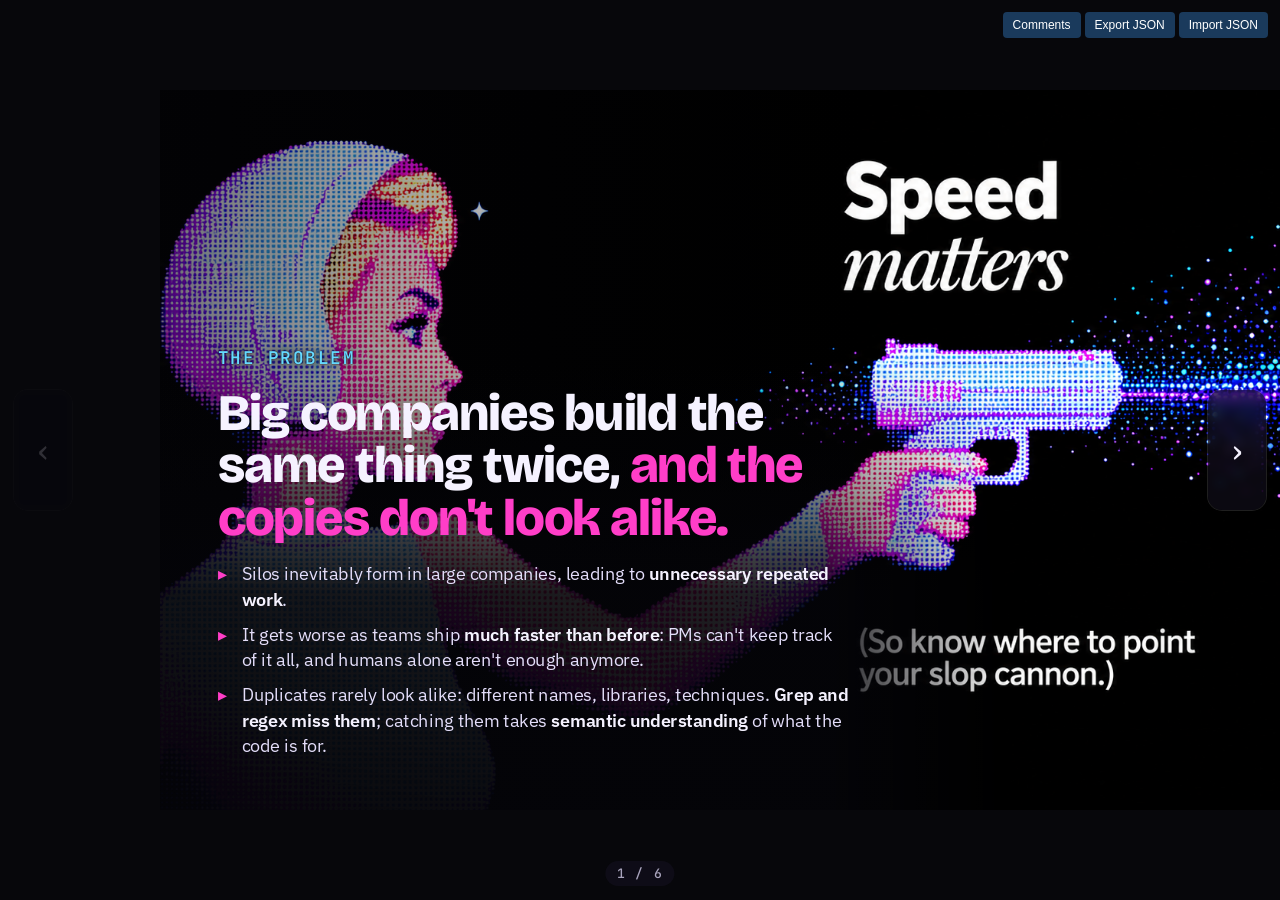
==== docs/deck/index.html @ fa2c589d "Deck: slide 2 diagram on a dark background Co-Authored-By: Claude Opus 5.5 <noreply@anthropic.com>" ====
<!doctype html>
<html lang="en">
<head>
<meta charset="utf-8">
<title>Slopulant</title>
<link rel="stylesheet" href="comments.css">
<script src="comments.js" defer></script>
<meta name="viewport" content="width=device-width, initial-scale=1">
<link rel="preconnect" href="https://fonts.googleapis.com">
<link rel="stylesheet" href="https://fonts.googleapis.com/css2?family=Bricolage+Grotesque:opsz,wght@12..96,500;12..96,700;12..96,800&family=JetBrains+Mono:wght@400;600&family=IBM+Plex+Sans:wght@400;500;600&family=IBM+Plex+Mono:wght@400;500&family=Archivo:wght@500;600;700&family=Source+Sans+3:wght@400;600&display=swap">
<style>
  :root {
    color-scheme: dark;
    --void: #07070b; --ink: #f5f2ff; --muted: #a9a4bd; --magenta: #ff3ec8; --cyan: #66d9ff; --violet: #8b6bff;
    /* GitHub dark */
    --gh-canvas: #0d1117; --gh-panel: #161b22; --gh-border: #30363d; --gh-text: #e6edf3; --gh-muted: #7d8590;
    --gh-add: #12261e; --gh-add-num: #1b4721; --gh-add-sign: #3fb950; --gh-del: #f85149; --gh-open: #238636;
    --gh-blue: #2f81f7; --gh-hl: rgba(255, 62, 200, .14);
  }
  html, body { height: 100%; }
  body { margin: 0; background: var(--void); color: var(--ink); overflow: hidden;
    font: 400 22px/1.45 "IBM Plex Sans", -apple-system, "Segoe UI", sans-serif; }
  .viewport { position: fixed; inset: 0; display: grid; place-items: center; }
  .deck { width: 1600px; height: 900px; position: relative; transform-origin: center center; flex: none; }
  .slide { position: absolute; inset: 0; overflow: hidden; background: var(--void); opacity: 0; visibility: hidden; transition: opacity .35s ease; }
  .slide.on { opacity: 1; visibility: visible; }
  @media (prefers-reduced-motion: reduce) { .slide { transition: none; } }

  .eyebrow { font: 600 22px "JetBrains Mono", monospace; letter-spacing: .12em; text-transform: uppercase; color: var(--cyan); }
  h1, h2 { font-family: "Bricolage Grotesque", sans-serif; font-weight: 800; letter-spacing: -.02em; margin: 0; text-wrap: balance; }
  em.accent { font-style: normal; }  /* emphasis by color only, same face as the headline */

  /* --- 1: problem --- */
  .s1 .bg { position: absolute; inset: 0; background: #000 url("slop_cannon.png") center / cover no-repeat; }
  .s1 .shade { position: absolute; inset: 0;
    background:
      linear-gradient(to top, rgba(4,4,8,.96) 0%, rgba(4,4,8,.88) 30%, rgba(4,4,8,.0) 62%),
      linear-gradient(to right, rgba(4,4,8,.55) 0%, rgba(4,4,8,0) 55%);
    -webkit-mask-image: linear-gradient(to right, #000 0%, #000 52%, transparent 66%);
            mask-image: linear-gradient(to right, #000 0%, #000 52%, transparent 66%); }
  .s1 .copy { position: absolute; left: 72px; bottom: 64px; width: 790px; display: grid; gap: 22px; }
  .s1 h1 { font-size: 64px; line-height: 1.02; }
  .s1 h1 em.accent { color: var(--magenta); }
  .s1 .eyebrow { text-shadow: 0 1px 2px #000, 0 0 14px rgba(0,0,0,.9); }
  .s1 ul { margin: 0; padding: 0; list-style: none; display: grid; gap: 12px; }
  .s1 li { display: grid; grid-template-columns: 30px 1fr; font-size: 22px; color: #e4defa; }
  .s1 li b { color: var(--ink); font-weight: 600; }
  .s1 li::before { content: "▸"; color: var(--magenta); }

  /* --- 2: architecture --- */
  .s2 { background: radial-gradient(1200px 700px at 85% -10%, rgba(139,107,255,.18), transparent 60%), var(--void); }
  .s2 .head { position: absolute; left: 72px; top: 46px; right: 72px; }
  .s2 h2 em.accent { color: var(--cyan); }
  .voiceover { position: absolute; left: 72px; right: 72px; top: 178px; margin: 0; padding: 0; list-style: none;
    display: grid; grid-template-columns: repeat(4, 1fr); gap: 14px; }
  .voiceover li { display: grid; grid-template-columns: 30px 1fr; gap: 10px; align-items: start; font-size: 18px; line-height: 1.35; color: #ddd8ee; }
  .voiceover li span { width: 30px; height: 30px; border-radius: 50%; display: grid; place-items: center; font: 600 14px "JetBrains Mono", monospace;
    color: var(--void); background: var(--cyan); }
  .voiceover b { color: var(--ink); font-weight: 600; }
  .s2 h2 { font-size: 50px; line-height: 1.05; }

  .diagram { position: absolute; left: 72px; right: 72px; top: 268px; bottom: 44px; border-radius: 18px; padding: 18px 26px;
    background: #fbfbfd; color: #1c2330; box-shadow: 0 30px 80px rgba(0,0,0,.5), 0 0 0 1px rgba(255,255,255,.06);
    --panel: #ffffff; --ink: #1c2330; --muted: #5b6474; --line: #c9d0db; --llm: #2f5d8a; --llm-soft: #e6eef7;
    --store: #7a5a1f; --store-soft: #f6efe2; --future: #8a93a3; --hit: #1f7a4d; --accent: #6a3fe0; }
  .diagram svg { width: 100%; height: 100%; display: block; color: #1c2330; }
  .box { fill: var(--panel); stroke: var(--line); stroke-width: 1.5; }
  .box.llm { fill: var(--llm-soft); stroke: var(--llm); }
  .box.store { fill: var(--store-soft); stroke: var(--store); }
  .t { fill: var(--ink); font: 600 13px "IBM Plex Sans", sans-serif; }
  .s { fill: var(--muted); font: 400 11.5px "IBM Plex Sans", sans-serif; }
  .m { fill: var(--muted); font: 400 11px "IBM Plex Mono", monospace; }
  .edge { fill: none; stroke: currentColor; stroke-width: 1.4; }
  .edge.faint { stroke: var(--line); }
  .lbl { fill: var(--muted); font: 500 11px "IBM Plex Sans", sans-serif; }

  /* architecture diagram (Jesse's), scoped to slide 2 */
  .s2 .voiceover { top: 144px; }
  .diagram.jd { top: 214px; bottom: 50px; display: flex; flex-direction: column; gap: 8px; padding: 12px 18px 12px; background: #111416;
    box-shadow: 0 30px 80px rgba(0,0,0,.5), 0 0 0 1px rgba(255,255,255,.09);
    --g-surface: #1a1e21; --g-surface-2: #22272a; --g-ink: #e7eae8; --g-ink-2: #98a2a7; --g-ink-3: #77838a;
    --g-line: #2c3237; --g-line-2: #3b434a; --g-sig: #2ea3b2; --g-sig-soft: #12353b; --g-learn: #bd8139; --g-store: #20262a; }
  .diagram.jd > svg { flex: 1; min-height: 0; width: 100%; height: 100%; }
  .jd svg text { font-family: "Source Sans 3", system-ui, sans-serif; fill: var(--g-ink); }
  .jd .jd-n-t { font-family: Archivo, system-ui, sans-serif; font-size: 16px; font-weight: 600; letter-spacing: -.01em; }
  .jd .jd-n-s { font-family: "IBM Plex Mono", monospace; font-size: 12px; fill: var(--g-ink-2); }
  .jd .jd-e-l { font-family: "IBM Plex Mono", monospace; font-size: 11.5px; fill: var(--g-ink-2); }
  .jd .jd-e-l.jd-on { fill: var(--g-learn); }
  .jd .jd-zone { font-family: "IBM Plex Mono", monospace; font-size: 12px; fill: var(--g-ink-3); letter-spacing: .06em; }
  .jd .jd-nd { fill: var(--g-surface-2); stroke: var(--g-line-2); stroke-width: 1.25; }
  .jd .jd-nd-m { fill: var(--g-sig-soft); stroke: var(--g-sig); stroke-width: 1.25; }
  .jd .jd-nd-s { fill: var(--g-store); stroke: var(--g-line-2); stroke-width: 1.25; }
  .jd .jd-nd-s.jd-hot { stroke: var(--g-learn); }
  .jd .jd-lid { fill: none; stroke: var(--g-line-2); stroke-width: 1.25; }
  .jd .jd-lid.jd-hot { stroke: var(--g-learn); }
  .jd .jd-nd-x { fill: none; stroke: var(--g-line-2); stroke-width: 1.25; stroke-dasharray: 5 4; }
  .jd .jd-fence { fill: none; stroke: var(--g-line-2); stroke-width: 1.25; stroke-dasharray: 3 5; }
  .jd .jd-fl { stroke: var(--g-sig); stroke-width: 2; fill: none; }
  .jd .jd-lr { stroke: var(--g-learn); stroke-width: 2; fill: none; }
  .jd .jd-of { stroke: var(--g-ink-3); stroke-width: 1.6; fill: none; stroke-dasharray: 6 5; }
  .jd .jd-git path { fill: none; stroke: var(--g-ink-2); stroke-width: 1.7; stroke-linecap: round; }
  .jd .jd-git circle { fill: var(--g-surface); stroke: var(--g-ink-2); stroke-width: 1.7; }
  .jd .jd-chg path, .jd .jd-chg rect { fill: none; stroke: var(--g-ink-2); stroke-width: 1.3; stroke-linecap: round; stroke-linejoin: round; }
  .jd .jd-chg circle { fill: var(--g-ink-2); stroke: none; }
  .jd .jd-ch-l { font-family: "IBM Plex Mono", monospace; font-size: 8px; fill: var(--g-ink-3); letter-spacing: .04em; }
  .jd .jd-key { display: flex; flex-wrap: wrap; justify-content: center; gap: 6px 22px; }
  .jd .jd-key span { display: inline-flex; align-items: center; gap: 8px; font: 12.5px "IBM Plex Mono", monospace; color: var(--g-ink-2); }
  .jd .jd-key i { display: block; width: 26px; height: 0; border-top: 2px solid var(--g-ink-3); flex: none; }
  .jd .jd-key svg { flex: none; width: 22px; height: 14px; }
  .jd .jd-key i.jd-sig { border-color: var(--g-sig); }
  .jd .jd-key i.jd-learn { border-color: var(--g-learn); }
  .jd .jd-key i.jd-off { border-top-style: dashed; }
  .jd .jd-key i.jd-box { height: 14px; border: 1px dashed var(--g-line-2); border-radius: 2px; }

  /* --- 3: example --- */
  .s3 { background: radial-gradient(900px 600px at 10% 110%, rgba(255,62,200,.12), transparent 60%), var(--void); }
  .s3 .head { position: absolute; left: 72px; top: 46px; right: 72px; }
  .s3 h2 { font-size: 46px; line-height: 1.06; }
  .s3 h2 em.accent { color: var(--cyan); }
  .gh { position: absolute; background: var(--gh-canvas); border: 1px solid var(--gh-border); border-radius: 12px; color: var(--gh-text);
    font: 400 15px "IBM Plex Sans", sans-serif; box-shadow: 0 24px 60px rgba(0,0,0,.45); overflow: hidden; }
  .gh .bar { display: flex; align-items: center; gap: 10px; padding: 12px 16px; border-bottom: 1px solid var(--gh-border); background: var(--gh-panel); }
  .gh .title { font: 600 19px "IBM Plex Sans", sans-serif; }
  .gh .title span { color: var(--gh-muted); font-weight: 400; }
  .gh .sub { color: var(--gh-muted); font-size: 13.5px; }
  .gh .sub b { color: var(--gh-text); font-weight: 600; }
  .state { display: inline-flex; align-items: center; gap: 6px; padding: 3px 11px; border-radius: 999px; font: 600 13px "IBM Plex Sans"; color: #fff; }
  .state.open { background: var(--gh-open); }
  .state.main { background: #30363d; color: var(--gh-text); }
  .file { font: 500 13px "JetBrains Mono", monospace; color: var(--gh-text); padding: 9px 16px; border-bottom: 1px solid var(--gh-border); display: flex; gap: 10px; align-items: center; }
  .file .plus { color: var(--gh-add-sign); } .file .owner { margin-left: auto; color: var(--gh-muted); font-family: "IBM Plex Sans"; }
  .code { font: 400 14px/1.7 "JetBrains Mono", monospace; font-variant-ligatures: none; font-feature-settings: "calt" 0, "liga" 0; }
  .code .ln { display: grid; grid-template-columns: 48px 22px 1fr; white-space: pre; }
  .code .n { color: var(--gh-muted); text-align: right; padding-right: 10px; }
  .code .add { background: var(--gh-add); } .code .add .n { background: var(--gh-add-num); color: #8fd19e; } .code .add .g { color: var(--gh-add-sign); }
  .code .hl { box-shadow: inset 3px 0 0 var(--magenta); background-image: linear-gradient(var(--gh-hl), var(--gh-hl)); }
  .code .hlb { box-shadow: inset 3px 0 0 var(--gh-blue); background-image: linear-gradient(rgba(47,129,247,.16), rgba(47,129,247,.16)); }
  .code .gap { color: var(--gh-muted); padding-left: 70px; font-size: 12px; background: rgba(110,118,129,.08); }
  .k { color: #ff7b72; } .f { color: #d2a8ff; } .str { color: #a5d6ff; } .c { color: #8b949e; } .nb { color: #79c0ff; }

  .pr { left: 72px; top: 160px; width: 712px; }
  .main1 { left: 816px; top: 160px; width: 712px; }
  .oc { left: 72px; top: 600px; width: 1456px; }
  .oc .bar { gap: 12px; }
  .avatar { width: 34px; height: 34px; border-radius: 50%; display: grid; place-items: center; font: 700 13px "JetBrains Mono"; color: #07070b;
    background: linear-gradient(135deg, var(--magenta), var(--cyan)); flex: none; }
  .bot { font: 600 11px "IBM Plex Sans"; color: var(--gh-muted); border: 1px solid var(--gh-border); border-radius: 999px; padding: 0 7px; }
  .oc .body { padding: 16px 20px; display: grid; gap: 14px; font-size: 18px; line-height: 1.5; }
  .oc .body code { font: 500 14px "JetBrains Mono", monospace; background: rgba(110,118,129,.2); padding: 1px 5px; border-radius: 5px; }
  .verdicts { display: flex; gap: 10px; flex-wrap: wrap; }
  .v { display: inline-flex; gap: 8px; align-items: center; padding: 6px 12px; border-radius: 8px; font-size: 14px; border: 1px solid; }
  .v.dup { border-color: rgba(248,81,73,.5); background: rgba(248,81,73,.1); color: #ffa198; }
  .v.up { border-color: rgba(47,129,247,.5); background: rgba(47,129,247,.1); color: #a5c8ff; }
  .v b { font-family: "JetBrains Mono"; font-weight: 600; }

  .links { position: absolute; inset: 0; pointer-events: none; }

  /* --- stack --- */
  .stack { background: radial-gradient(1000px 600px at 50% 120%, rgba(139,107,255,.16), transparent 60%), var(--void); }
  .stack .head { position: absolute; left: 72px; top: 52px; right: 72px; }
  .stack h2 { font-size: 50px; line-height: 1.05; }
  .stack h2 em.accent { color: var(--cyan); }
  .stack .cards { position: absolute; left: 72px; right: 72px; top: 240px; display: grid; grid-template-columns: 1fr 22px 1fr 22px 1fr 22px 1fr; align-items: stretch; gap: 8px; }
  .stack .card { background: var(--gh-canvas); border: 1px solid var(--gh-border); border-radius: 16px; padding: 24px 24px 28px; display: grid; gap: 10px; align-content: start; }
  .stack .card.accent { border-color: rgba(255,62,200,.55); box-shadow: 0 0 0 1px rgba(255,62,200,.18), 0 20px 50px rgba(255,62,200,.10); }
  .stack .tag-role { font: 600 13px "JetBrains Mono", monospace; letter-spacing: .1em; text-transform: uppercase; color: var(--cyan); }
  .stack .card.accent .tag-role { color: var(--magenta); }
  .stack h3 { margin: 0; font: 800 30px/1.1 "Bricolage Grotesque", sans-serif; letter-spacing: -.01em; }
  .stack .what { margin: 0; color: var(--muted); font-size: 17px; }
  .stack h3 { display: flex; align-items: center; gap: 10px; font-size: 27px; white-space: nowrap; }
  .stack .logo { width: 34px; height: 34px; object-fit: contain; flex: none; }
  .stack img.inline { width: 1.15em; height: 1.15em; object-fit: contain; vertical-align: -0.22em; margin: 0 6px 0 2px; }
  .stack img.mono { filter: invert(1) brightness(.85); }
  .stack ul { margin: 6px 0 0; padding: 0; list-style: none; display: grid; gap: 10px; }
  .stack li { font-size: 17px; line-height: 1.4; color: #e4defa; padding-left: 18px; position: relative; }
  .stack li::before { content: ""; position: absolute; left: 0; top: .6em; width: 7px; height: 7px; border-radius: 50%; background: var(--violet); }
  .stack li code { font: 500 15px "JetBrains Mono", monospace; background: rgba(110,118,129,.2); padding: 1px 5px; border-radius: 5px; }
  .stack .chev { align-self: center; text-align: center; font-size: 40px; color: rgba(245,242,255,.35); }
  .stack .base { position: absolute; left: 72px; right: 72px; top: 650px; text-align: center; padding: 14px; border-radius: 12px;
    border: 1px dashed rgba(255,255,255,.18); color: var(--muted); font: 500 16px "JetBrains Mono", monospace; }

  /* --- semantic example --- */
  .sem .head { position: absolute; left: 72px; top: 46px; right: 72px; }
  .sem h2 { font-size: 44px; line-height: 1.06; }
  .sem h2 em.accent { color: var(--cyan); }
  .bigfile { left: 72px; top: 158px; width: 360px; height: 640px; display: flex; flex-direction: column; }
  .bigfile .file { font-size: 12px; }
  .minimap { margin: 0; padding: 8px 12px; flex: 1; overflow: hidden; font: 400 3.6px/4.1px "JetBrains Mono", monospace; color: #8b949e;
    background: linear-gradient(90deg, rgba(63,185,80,.10), rgba(63,185,80,.04)); white-space: pre;
    -webkit-mask-image: linear-gradient(#000 80%, transparent); mask-image: linear-gradient(#000 80%, transparent); }
  .more-lines { padding: 8px 14px; font: 500 13px "JetBrains Mono", monospace; color: var(--gh-muted); border-top: 1px solid var(--gh-border); }
  .flowarrow { position: absolute; top: 420px; text-align: center; font-size: 44px; color: rgba(245,242,255,.45); line-height: 1; }
  .flowarrow span { display: block; font: 500 12px "JetBrains Mono", monospace; color: var(--muted); margin-bottom: 4px; white-space: nowrap; }
  .flowarrow.a1 { left: 436px; width: 92px; }
  .topiccard { position: absolute; top: 158px; box-sizing: border-box; border-radius: 14px; padding: 18px 20px; display: grid; gap: 10px; align-content: start;
    background: var(--gh-canvas); border: 1px solid var(--gh-border); }
  .topiccard.pr-topic { left: 530px; width: 400px; border-color: rgba(102,217,255,.45); }
  .topiccard.ex-topic { left: 1090px; width: 438px; border-color: rgba(255,62,200,.45); }
  .tc-label { font: 600 12.5px "JetBrains Mono", monospace; letter-spacing: .04em; color: var(--muted); }
  .tc-label b { color: var(--ink); }
  .tc-name { font: 800 26px/1.1 "Bricolage Grotesque", sans-serif; }
  .topiccard p { margin: 0; font-size: 15.5px; line-height: 1.45; color: #ddd8ee; }
  .kchips { display: flex; flex-wrap: wrap; gap: 6px; }
  .kchip { font-size: 12.5px; padding: 2px 9px; border-radius: 999px; background: rgba(110,118,129,.18); color: #b9b4c8; }
  .kchip.shared { background: rgba(255,62,200,.16); color: #ffb3ea; box-shadow: inset 0 0 0 1px rgba(255,62,200,.45); }
  .tc-io { font-size: 13px; color: var(--muted); }
  .tc-io code { font: 500 12px "JetBrains Mono", monospace; background: rgba(110,118,129,.2); padding: 1px 5px; border-radius: 4px; color: #c9d1d9; }
  .match { position: absolute; left: 936px; width: 148px; top: 250px; display: grid; justify-items: center; gap: 4px; text-align: center; }
  .m-score { font: 800 46px/1 "Bricolage Grotesque", sans-serif; color: var(--magenta); }
  .m-sub, .m-rank { font: 500 12.5px/1.3 "JetBrains Mono", monospace; color: var(--muted); }
  .m-line { width: 128px; height: 3px; margin: 8px 0; background: linear-gradient(90deg, var(--cyan), var(--magenta)); border-radius: 2px; position: relative; }
  .m-line::after { content: ""; position: absolute; right: -2px; top: -5px; border: 6.5px solid transparent; border-left: 10px solid var(--magenta); border-right: 0; }
  .verdict { position: absolute; left: 530px; right: 72px; top: 560px; display: grid; grid-template-columns: auto 1fr; gap: 16px; align-items: center;
    background: rgba(181,71,8,.08); border: 1px solid rgba(255,166,77,.45); border-radius: 12px; padding: 14px 18px; }
  .verdict .v { border: 0; padding: 0; background: none; color: #ffc68a; font-size: 17px; white-space: nowrap; }
  .v-why { font-size: 15.5px; color: #e8dccc; line-height: 1.45; }
  .sem-note { position: absolute; left: 530px; top: 675px; font-size: 15px; color: var(--muted); }

  /* --- channels --- */
  .channels { background: radial-gradient(1000px 600px at 50% -20%, rgba(102,217,255,.12), transparent 60%), var(--void); }
  .channels .head, .feedback .head { position: absolute; left: 72px; top: 52px; right: 72px; }
  .channels h2, .feedback h2 { font-size: 50px; line-height: 1.05; }
  .channels h2 em.accent { color: var(--cyan); }
  .feedback h2 em.accent { color: var(--cyan); }
  .apps { position: absolute; left: 72px; right: 72px; top: 196px; bottom: 150px; display: grid; grid-template-columns: repeat(4, 1fr); gap: 22px; align-items: stretch; }
  .app { display: grid; grid-template-rows: auto 1fr; gap: 12px; min-width: 0; }
  .app-name { display: flex; align-items: center; gap: 10px; font: 700 22px "Bricolage Grotesque", sans-serif; }
  .app-name img { width: 28px; height: 28px; object-fit: contain; }
  img.mono { filter: invert(1) brightness(.9); }
  .mock { border-radius: 12px; padding: 14px; font: 400 14.5px/1.45 "IBM Plex Sans", -apple-system, sans-serif; overflow: hidden; display: grid; gap: 10px; align-content: start; }
  .mock p { margin: 0; }
  .mock code { font: 500 12.5px "JetBrains Mono", monospace; padding: 1px 4px; border-radius: 4px; }
  .dotav { width: 28px; height: 28px; border-radius: 50%; display: inline-grid; place-items: center; font: 700 11px "JetBrains Mono"; color: #07070b; flex: none; }
  .dotav.oc { background: linear-gradient(135deg, var(--magenta), var(--cyan)); }
  .dotav.sq { border-radius: 6px; width: 34px; height: 34px; }
  .rx { display: flex; gap: 6px; }
  .rx span { font-size: 12.5px; padding: 1px 8px; border-radius: 999px; border: 1px solid #30363d; color: #8b949e; }
  .rx span.on { border-color: rgba(47,129,247,.6); background: rgba(47,129,247,.15); color: #a5c8ff; }
  .rx.light span { border-color: #ddd; color: #555; background: #f6f6f6; }
  .rx.light span.on { border-color: #1d9bd1; background: #e8f5fa; color: #1264a3; }
  .rx.dark span { border: 0; background: #2b2d31; color: #b5bac1; }
  .rx.dark span.on { background: #3b405a; color: #dee0fc; box-shadow: inset 0 0 0 1px #5865f2; }
  /* GitHub */
  .gh-mock { background: #0d1117; border: 1px solid #30363d; color: #e6edf3; }
  .gh-mock code { background: rgba(110,118,129,.25); }
  .gm-bar { font-size: 14px; display: flex; gap: 8px; align-items: center; border-bottom: 1px solid #30363d; padding-bottom: 10px; }
  .gm-open { background: #238636; color: #fff; border-radius: 999px; padding: 1px 9px; font-size: 12px; font-weight: 600; }
  .gm-comment { border: 1px solid #30363d; border-radius: 8px; padding: 10px; display: grid; gap: 8px; }
  .gm-who { display: flex; align-items: center; gap: 7px; color: #8b949e; font-size: 13px; }
  .gm-who b { color: #e6edf3; }
  .gm-bot { border: 1px solid #30363d; border-radius: 999px; padding: 0 6px; font-size: 11px; }
  .gm-at { color: #4493f8; font-weight: 600; }
  .gl-count { font-size: 12px; color: #5f6368; border: 1px solid #dadce0; border-radius: 4px; padding: 0 5px; vertical-align: 3px; }
  .gl-collapsed { display: grid; grid-template-columns: 28px 1fr auto; gap: 10px; align-items: center; padding: 8px 0; border-top: 1px solid #eceff1; border-bottom: 1px solid #eceff1; font-size: 13.5px; }
  .gl-collapsed .gl-snip { display: block; color: #5f6368; white-space: nowrap; overflow: hidden; text-overflow: ellipsis; }
  .gl-collapsed > div { min-width: 0; }
  .gl-time { color: #5f6368; font-size: 12px; }
  .gl-open-msg { display: grid; gap: 8px; }
  .gl-open-msg .gl-from { grid-template-columns: 28px 1fr auto; display: grid; }
  .gl-quote { color: #5f6368; font-size: 12.5px; border-left: 2px solid #dadce0; padding-left: 8px; }
  .gl-actions { display: flex; gap: 8px; }
  .gl-actions span { border: 1px solid #747775; border-radius: 999px; padding: 4px 14px; font-size: 13px; color: #444746; }
  .sl-chan span { font-weight: 400; opacity: .75; margin-left: 6px; }
  .sl-replies { margin: 6px 14px 0; padding-top: 6px; border-top: 1px solid #e8e8e8; color: #616061; font-size: 12.5px; }
  .dc-reply { display: flex; align-items: center; gap: 6px; margin: 0 14px 0 30px; font-size: 12.5px; color: #b5bac1; position: relative; }
  .dc-reply b { color: #c9a7ff; font-weight: 600; }
  .dc-curve { width: 26px; height: 12px; border-left: 2px solid #4e5058; border-top: 2px solid #4e5058; border-top-left-radius: 6px; margin-top: 10px; }
  .dotav.mini { width: 16px; height: 16px; font-size: 7px; }
  .dc-msg.reply { padding-top: 4px; }
  .dc-msg p { margin: 2px 0 0; }
  .dc-at { color: #c9cdfb; background: rgba(88,101,242,.3); border-radius: 3px; padding: 0 2px; }
  .gm-table { display: flex; justify-content: space-between; gap: 8px; font-size: 12.5px; color: #ffa198; background: rgba(248,81,73,.1); border: 1px solid rgba(248,81,73,.4); border-radius: 6px; padding: 5px 8px; }
  /* Gmail */
  .gmail { background: #fff; color: #202124; }
  .gmail code { background: #f1f3f4; }
  .gl-subject { font: 400 19px/1.3 "IBM Plex Sans", sans-serif; }
  .gl-from { display: flex; gap: 10px; align-items: center; font-size: 13.5px; }
  .gl-from span { color: #5f6368; }
  .gl-btn { justify-self: start; background: #0b57d0; color: #fff; border-radius: 999px; padding: 6px 16px; font-weight: 500; font-size: 13.5px; }
  /* Slack */
  .slack { background: #fff; color: #1d1c1d; padding: 0; gap: 0; }
  .slack code { background: #f4ede4; color: #c01343; }
  .sl-chan { background: #4a154b; color: #fff; font-weight: 700; padding: 9px 14px; }
  .sl-msg { display: grid; grid-template-columns: 34px 1fr; gap: 10px; padding: 12px 14px 4px; }
  .sl-msg p { margin-top: 2px; }
  .sl-app { background: #e8e8e8; color: #616061; font-size: 10.5px; font-weight: 700; padding: 0 4px; border-radius: 3px; }
  .sl-time { color: #616061; font-size: 12px; }
  .sl-at { color: #1264a3; background: #e8f5fa; border-radius: 3px; padding: 0 2px; }
  /* Discord */
  .discord { background: #313338; color: #dbdee1; padding: 0; gap: 0; }
  .dc-chan { background: #2b2d31; color: #f2f3f5; font-weight: 600; padding: 9px 14px; border-bottom: 1px solid #1f2023; }
  .dc-msg { display: grid; grid-template-columns: 34px 1fr; gap: 10px; padding: 12px 14px; }
  .dc-bot { color: #c9a7ff; }
  .dc-tag { background: #5865f2; color: #fff; font-size: 10.5px; font-weight: 700; padding: 0 4px; border-radius: 3px; }
  .dc-time { color: #949ba4; font-size: 12px; }
  .dc-embed { margin: 6px 0 8px; background: #2b2d31; border-left: 4px solid #ff3ec8; border-radius: 4px; padding: 8px 10px; display: grid; gap: 4px; }
  .dc-embed span { color: #f0a0d8; font-size: 13px; }

  /* --- feedback --- */
  .feedback { background: radial-gradient(900px 600px at 100% 110%, rgba(255,62,200,.12), transparent 60%), var(--void); }
  .fb-left { position: absolute; left: 72px; top: 190px; width: 640px; display: grid; gap: 14px; }
  .fb-title { font: 700 24px "Bricolage Grotesque", sans-serif; }
  .fb-stream { display: grid; gap: 8px; }
  .fb-row { display: grid; grid-template-columns: 26px 30px 1fr auto; gap: 10px; align-items: center; background: var(--gh-canvas); border: 1px solid var(--gh-border); border-radius: 10px; padding: 9px 14px; font-size: 16px; }
  .fb-row img { width: 22px; height: 22px; object-fit: contain; }
  .fb-row .emo { font-size: 20px; }
  .fb-row .pair { font: 500 14.5px "JetBrains Mono", monospace; color: #e4defa; }
  .fb-row .who { color: var(--muted); font-size: 14px; }
  .fb-note { color: var(--muted); font-size: 15px; }
  .fb-arrow { position: absolute; left: 742px; top: 400px; font-size: 56px; color: rgba(245,242,255,.35); }
  .fb-box { position: absolute; left: 820px; right: 72px; top: 178px; border: 1px solid rgba(255,62,200,.45); border-radius: 18px; padding: 22px 26px;
    background: rgba(13,17,23,.7); display: grid; gap: 18px; align-content: start; }
  .use { display: grid; gap: 10px; }
  .use-h { display: flex; align-items: center; gap: 10px; font: 600 19px "IBM Plex Sans", sans-serif; }
  .dial.compact { padding: 10px 14px 12px; gap: 7px; }
  .dial.compact .dial-name { font-size: 15px; }
  .shots { display: grid; gap: 8px; }
  .shot { border-radius: 8px; padding: 8px 12px; font-size: 14.5px; line-height: 1.4; border: 1px solid; }
  .shot b { margin-right: 6px; }
  .shot.yes { border-color: rgba(63,185,80,.5); background: rgba(63,185,80,.1); color: #c9f0cf; }
  .shot.no { border-color: rgba(248,81,73,.5); background: rgba(248,81,73,.1); color: #ffc9c4; }

  /* --- 4: future work --- */
  .s4 { background: radial-gradient(900px 600px at 95% 105%, rgba(102,217,255,.12), transparent 60%),
                    radial-gradient(800px 500px at 0% 0%, rgba(255,62,200,.10), transparent 60%), var(--void); }
  .s4 .head { position: absolute; left: 72px; top: 46px; right: 72px; }
  .s4 h2 { font-size: 46px; line-height: 1.06; }
  .s4 h2 em.accent { color: var(--cyan); }
  .s4 .col { position: absolute; top: 160px; bottom: 56px; display: grid; grid-template-rows: auto 1fr; gap: 16px; }
  .s4 .left { left: 72px; width: 800px; }
  .s4 .right { left: 930px; width: 598px; }
  .col-title { font: 700 24px "Bricolage Grotesque", sans-serif; display: flex; align-items: center; gap: 12px; }
  .step { width: 32px; height: 32px; border-radius: 50%; display: grid; place-items: center; font: 600 15px "JetBrains Mono", monospace;
    color: var(--void); background: linear-gradient(135deg, var(--magenta), var(--cyan)); }
  .thread { display: grid; gap: 12px; align-content: start; }
  .msg { display: grid; grid-template-columns: 40px 1fr; gap: 12px; align-items: start; }
  .msg .avatar { width: 38px; height: 38px; }
  .avatar.human { background: var(--h); color: #07070b; }
  .bubble { background: var(--gh-canvas); border: 1px solid var(--gh-border); border-radius: 10px; padding: 10px 14px;
    font: 400 16px/1.45 "IBM Plex Sans", sans-serif; color: var(--gh-text); display: grid; gap: 6px; }
  .bubble.agent { border-color: rgba(255,62,200,.5); box-shadow: 0 0 0 1px rgba(255,62,200,.15), 0 10px 30px rgba(255,62,200,.08); }
  .bubble .who { font-size: 13.5px; color: var(--gh-muted); }
  .bubble .who b { color: var(--gh-text); }
  .bubble code { font: 500 14px "JetBrains Mono", monospace; background: rgba(110,118,129,.2); padding: 1px 5px; border-radius: 5px; }
  .mention { color: var(--gh-blue); font-weight: 600; }
  .reacts { display: flex; gap: 6px; }
  .reacts span { font-size: 13px; padding: 1px 9px; border-radius: 999px; border: 1px solid var(--gh-border); color: var(--gh-muted); }
  .reacts span.on { border-color: rgba(47,129,247,.6); background: rgba(47,129,247,.15); color: #a5c8ff; }
  .flow { display: grid; gap: 14px; align-content: start; }
  .react-row { display: flex; gap: 10px; flex-wrap: wrap; }
  .pill { padding: 7px 14px; border-radius: 999px; font: 500 16px "IBM Plex Sans", sans-serif; border: 1px solid; }
  .pill.up { border-color: rgba(63,185,80,.55); background: rgba(63,185,80,.12); color: #8fe39a; }
  .pill.down { border-color: rgba(248,81,73,.55); background: rgba(248,81,73,.12); color: #ffa198; }
  .flow-arrow { color: var(--muted); font: 500 15px "JetBrains Mono", monospace; }
  .dial { background: var(--gh-canvas); border: 1px solid var(--gh-border); border-radius: 12px; padding: 14px 18px 16px; display: grid; gap: 10px; }
  .dial-name { font: 600 18px "IBM Plex Sans", sans-serif; }
  .dial-name span { color: var(--muted); font-weight: 400; font-size: 15px; margin-left: 6px; }
  .track { position: relative; height: 10px; border-radius: 999px; background: linear-gradient(90deg, rgba(102,217,255,.25), rgba(255,62,200,.25)); }
  .track .move { position: absolute; top: 3px; height: 4px; background: rgba(255,255,255,.55); border-radius: 2px; }
  .track .ghost, .track .mark { position: absolute; top: 50%; width: 20px; height: 20px; margin-left: -10px; transform: translateY(-50%); border-radius: 50%; }
  .track .ghost { border: 2px dashed rgba(255,255,255,.45); }
  .track .mark { background: var(--ink); box-shadow: 0 0 0 4px rgba(255,62,200,.45); }
  .scale { display: flex; justify-content: space-between; font: 500 13px "JetBrains Mono", monospace; color: var(--muted); }
  .scale span:nth-child(2) { color: var(--ink); }
  .dial .why { font-size: 15px; color: #d8d3ea; }
  .foot { font-size: 13px; color: var(--muted); }
  .tag { font: 700 15px "IBM Plex Sans", sans-serif; }
  .tag-sub { font: 500 13px "IBM Plex Sans", sans-serif; }

  /* chrome: big edge buttons + counter, like a slide viewer */
  .deck-nav { position: fixed; z-index: 50; }
  .navbtn { top: 50%; transform: translateY(-50%); width: 58px; height: 120px; border: 0; border-radius: 14px; cursor: pointer;
    background: rgba(20, 18, 32, .55); color: var(--ink); font: 400 34px/1 "IBM Plex Sans", sans-serif;
    box-shadow: 0 0 0 1px rgba(255,255,255,.12); backdrop-filter: blur(6px); transition: background .15s, opacity .15s; }
  .navbtn:hover { background: rgba(255, 62, 200, .35); }
  .navbtn:focus-visible { outline: 2px solid var(--cyan); outline-offset: 3px; }
  .navbtn:disabled { opacity: .18; cursor: default; }
  .navbtn.prev { left: 14px; } .navbtn.next { right: 14px; }
  .counter { left: 50%; bottom: 14px; transform: translateX(-50%); padding: 4px 12px; border-radius: 999px;
    background: rgba(20, 18, 32, .6); font: 500 13px "JetBrains Mono", monospace; color: var(--muted); letter-spacing: .08em; }
  .num { position: absolute; left: 72px; bottom: 26px; font: 500 13px "JetBrains Mono", monospace; color: rgba(245,242,255,.45); letter-spacing: .1em; }
</style>

</head>
<body>
<div class="viewport"><div class="deck" id="deck">

  <!-- 1 · PROBLEM -->
  <section class="slide s1 on" aria-label="The problem">
    <div class="bg" role="img" aria-label="Halftone illustration of a woman firing a slop cannon, captioned: Speed matters (so know where to point your slop cannon). Credit @clairevo."></div>
    <div class="shade"></div>
    <div class="copy">
      <div class="eyebrow">The problem</div>
      <h1>Big companies build the same thing twice, <em class="accent">and the copies don't look alike.</em></h1>
      <ul>
        <li><span>Silos inevitably form in large companies, leading to <b>unnecessary repeated work</b>.</span></li>
        <li><span>It gets worse as teams ship <b>much faster than before</b>: PMs can't keep track of it all, and humans alone aren't enough anymore.</span></li>
        <li><span>Duplicates rarely look alike: different names, libraries, techniques. <b>Grep and regex miss them</b>; catching them takes <b>semantic understanding</b> of what the code is for.</span></li>
      </ul>
    </div>
  </section>

  <!-- 2 · ARCHITECTURE -->
  <section class="slide s2" aria-label="How it works">
    <div class="head">
      <div class="eyebrow">How it works</div><h2>An always-on agent <em class="accent">reads every PR</em></h2>
    </div>
    <ol class="voiceover">
      <li><span>1</span><div>An <b>OpenClaw agent</b> is always on, watching every pull request</div></li>
      <li><span>2</span><div>It reads the new code and works out <b>what it's for</b></div></li>
      <li><span>3</span><div>It compares that with <b>everything the company already built</b></div></li>
      <li><span>4</span><div>When work overlaps, <b>humans get notified</b>, and know who to talk to</div></li>
    </ol>
    <div class="diagram jd"><svg preserveAspectRatio="xMidYMid meet" viewBox="28 0 1606 660" role="img" aria-label="Dataflow for the duplicate work detector. Offline and nightly: a sweep of main runs topic extraction, MiniLM-L6-v2 encodes each topic, and both the raw text and the vector land in the topics table. At PR time: openclaw picks up the PR, qwen3-coder-next decomposes the diff into topics, the same MiniLM encodes them, a candidate generator does an ANN lookup against the topics table for the nearest twenty, and the CLM classifier decides which pairs are real duplicates and writes a verdict with its rationale to the decisions table. openclaw polls that table for unnotified rows, DMs the PR author over Slack, Discord or email, and records the author's thumbs-up or thumbs-down in the reactions table, which feeds back into the classifier's exemplars and threshold. Model-backed stages are drawn as hexagons, tables as cylinders, and anything outside the GB10 with a dashed outline.">
        <defs>
          <marker id="jdaS" viewBox="0 0 9 7" refX="8" refY="3.5" markerWidth="9" markerHeight="7" orient="auto"><polygon points="0,0 9,3.5 0,7" fill="var(--g-sig)"/></marker>
          <marker id="jdaL" viewBox="0 0 9 7" refX="8" refY="3.5" markerWidth="9" markerHeight="7" orient="auto"><polygon points="0,0 9,3.5 0,7" fill="var(--g-learn)"/></marker>
          <marker id="jdaO" viewBox="0 0 9 7" refX="8" refY="3.5" markerWidth="9" markerHeight="7" orient="auto"><polygon points="0,0 9,3.5 0,7" fill="var(--g-ink-3)"/></marker>
        </defs>

        <rect class="jd-fence" x="270" y="2" width="1356" height="544" rx="8"/>
        <text class="jd-zone" x="288" y="534">GB10 · 128 GB unified memory</text>

        <!-- ── offline lane: the topics table is built nightly ── -->
        <path class="jd-nd-m" d="M594 16 L762 16 L776 49 L762 82 L594 82 L580 49 Z"/>
        <text class="jd-n-t" x="598" y="42">topic extraction</text>
        <text class="jd-n-s" x="598" y="62">nightly · coder-next</text>

        <path class="jd-nd-m" d="M864 16 L1032 16 L1046 49 L1032 82 L864 82 L850 49 Z"/>
        <text class="jd-n-t" x="868" y="42">MiniLM-L6-v2</text>
        <text class="jd-n-s" x="868" y="62">encodes each topic</text>

        <path class="jd-nd-s" d="M1120 17 A98 10 0 0 1 1316 17 L1316 81 A98 10 0 0 1 1120 81 Z"/>
        <path class="jd-lid" d="M1120 17 A98 10 0 0 0 1316 17"/>
        <text class="jd-n-t" x="1134" y="50">topics</text>
        <text class="jd-n-s" x="1134" y="72">text + vec(384)</text>

        <path class="jd-of" d="M130 150 V49 H564" marker-end="url(#jdaO)"/>
        <text class="jd-e-l" x="347" y="40" text-anchor="middle">nightly sweep of main</text>
        <path class="jd-of" d="M776 49 H842" marker-end="url(#jdaO)"/>
        <text class="jd-e-l" x="809" y="40" text-anchor="middle">raw text</text>
        <path class="jd-of" d="M1046 49 H1112" marker-end="url(#jdaO)"/>
        <text class="jd-e-l" x="1079" y="40" text-anchor="middle">text + vec</text>

        <!-- ── PR-time path ── -->
        <rect class="jd-nd-x" x="40" y="150" width="196" height="96" rx="5"/>
        <g class="jd-git" aria-hidden="true">
          <path d="M200 169 V183"/>
          <path d="M200 179 C 208 179 214 179 214 175.5"/>
          <circle cx="200" cy="166" r="3.4"/>
          <circle cx="200" cy="186" r="3.4"/>
          <circle cx="214" cy="172" r="3.4"/>
        </g>
        <text class="jd-n-t" x="54" y="178">monorepo</text>
        <text class="jd-n-s" x="54" y="202">github · 11 teams</text>
        <text class="jd-n-s" x="54" y="220">PR #4812 opened</text>

        <rect class="jd-nd" x="310" y="150" width="196" height="96" rx="5"/>
        <text class="jd-n-t" x="324" y="178">🦞 openclaw</text>
        <text class="jd-n-s" x="324" y="202">cron / event router</text>

        <path class="jd-nd-m" d="M594 150 L762 150 L776 198 L762 246 L594 246 L580 198 Z"/>
        <text class="jd-n-t" x="598" y="178">topic extraction</text>
        <text class="jd-n-s" x="598" y="202">qwen3-coder-next-80b-3a</text>
        <text class="jd-n-s" x="598" y="220">q6_k; ollama</text>

        <path class="jd-nd-m" d="M864 150 L1032 150 L1046 198 L1032 246 L864 246 L850 198 Z"/>
        <text class="jd-n-t" x="868" y="178">MiniLM-L6-v2</text>
        <text class="jd-n-s" x="868" y="202">same model as index</text>
        <text class="jd-n-s" x="868" y="220">topic → 384-d</text>

        <rect class="jd-nd" x="1120" y="150" width="196" height="96" rx="5"/>
        <text class="jd-n-t" x="1134" y="178">candidate generator</text>
        <text class="jd-n-s" x="1134" y="202">ANN search, k=20</text>
        <text class="jd-n-s" x="1134" y="220">high recall, low prec.</text>

        <path class="jd-nd-m" d="M1404 150 L1572 150 L1586 198 L1572 246 L1404 246 L1390 198 Z"/>
        <text class="jd-n-t" x="1408" y="178">CLM classifier</text>
        <text class="jd-n-s" x="1408" y="202">ollama · qwen3-8b</text>
        <text class="jd-n-s" x="1408" y="220">dupe? + rationale</text>

        <path class="jd-fl" d="M236 198 H302" marker-end="url(#jdaS)"/>
        <text class="jd-e-l" x="269" y="186" text-anchor="middle">PR open</text>
        <path class="jd-fl" d="M506 198 H572" marker-end="url(#jdaS)"/>
        <text class="jd-e-l" x="539" y="176" text-anchor="middle">diff +</text>
        <text class="jd-e-l" x="539" y="190" text-anchor="middle">paths</text>
        <path class="jd-fl" d="M776 198 H842" marker-end="url(#jdaS)"/>
        <text class="jd-e-l" x="809" y="176" text-anchor="middle">topic</text>
        <text class="jd-e-l" x="809" y="190" text-anchor="middle">strings</text>
        <path class="jd-fl" d="M1046 198 H1112" marker-end="url(#jdaS)"/>
        <text class="jd-e-l" x="1079" y="176" text-anchor="middle">384-d</text>
        <text class="jd-e-l" x="1079" y="190" text-anchor="middle">vectors</text>
        <path class="jd-fl" d="M1316 198 H1382" marker-end="url(#jdaS)"/>
        <text class="jd-e-l" x="1349" y="176" text-anchor="middle">≤20 pairs</text>
        <text class="jd-e-l" x="1349" y="190" text-anchor="middle">per topic</text>

        <path class="jd-fl" d="M1218 91 V142" marker-end="url(#jdaS)"/>
        <text class="jd-e-l" x="1232" y="118">ANN index · nearest 20</text>

        <path class="jd-fl" d="M1586 182 H1606 V458 H1590" marker-end="url(#jdaS)"/>
        <text class="jd-e-l" x="1598" y="300" text-anchor="end">writes verdict,</text>
        <text class="jd-e-l" x="1598" y="316" text-anchor="end">confidence, rationale</text>

        <!-- ── decision side ── -->
        <path class="jd-nd-s" d="M1390 426 A98 10 0 0 1 1586 426 L1586 490 A98 10 0 0 1 1390 490 Z"/>
        <path class="jd-lid" d="M1390 426 A98 10 0 0 0 1586 426"/>
        <text class="jd-n-t" x="1404" y="459">decisions</text>
        <text class="jd-n-s" x="1404" y="481">one row per pair</text>

        <rect class="jd-nd" x="850" y="410" width="196" height="96" rx="5"/>
        <text class="jd-n-t" x="864" y="438">🦞 openclaw · comms</text>
        <text class="jd-n-s" x="864" y="462">learns the org's words</text>
        <text class="jd-n-s" x="864" y="480">one DM per author</text>

        <path class="jd-nd-s jd-hot" d="M580 426 A98 10 0 0 1 776 426 L776 490 A98 10 0 0 1 580 490 Z"/>
        <path class="jd-lid jd-hot" d="M580 426 A98 10 0 0 0 776 426"/>
        <text class="jd-n-t" x="594" y="459">reactions</text>
        <text class="jd-n-s" x="594" y="481">human labels</text>

        <path class="jd-fl" d="M1390 458 H1054" marker-end="url(#jdaS)"/>
        <text class="jd-e-l" x="1222" y="478" text-anchor="middle">openclaw polls</text>
        <text class="jd-e-l" x="1222" y="492" text-anchor="middle">unnotified rows</text>
        <path class="jd-fl" d="M850 458 H784" marker-end="url(#jdaS)"/>
        <text class="jd-e-l" x="817" y="478" text-anchor="middle">reaction</text>
        <text class="jd-e-l" x="817" y="492" text-anchor="middle">+ pair id</text>

        <rect class="jd-nd-x" x="850" y="572" width="196" height="76" rx="5"/>
        <text class="jd-n-t" x="864" y="598">PR author</text>
        <g class="jd-chg" aria-hidden="true">
          <path d="M868 616 L866.5 627"/><path d="M872 616 L870.5 627"/>
          <path d="M864.8 620 L874 620"/><path d="M864.4 623.5 L873.6 623.5"/>
          <rect x="910" y="616" width="11" height="8" rx="2.5"/>
          <path d="M913.5 624 L912.5 627.5 L916 624"/>
          <circle cx="914" cy="620" r="0.9"/><circle cx="917.5" cy="620" r="0.9"/>
          <rect x="966" y="617" width="11" height="8" rx="1.2"/>
          <path d="M966 617.6 L971.5 622 L977 617.6"/>
        </g>
        <text class="jd-ch-l" x="878" y="625">slack</text>
        <text class="jd-ch-l" x="924" y="625">discord</text>
        <text class="jd-ch-l" x="980" y="625">gmail</text>

        <path class="jd-fl" d="M916 568 V510" marker-end="url(#jdaS)"/>
        <text class="jd-e-l" x="904" y="542" text-anchor="end">👍 / 👎</text>
        <path class="jd-fl" d="M980 506 V568" marker-end="url(#jdaS)"/>
        <text class="jd-e-l" x="992" y="542">the DM</text>

        <path class="jd-lr" d="M678 416 V360 H1420 V250" marker-end="url(#jdaL)"/>
        <text class="jd-e-l jd-on" x="1049" y="350" text-anchor="middle">few-shot exemplars · calibrated threshold</text>
      </svg>
<div class="jd-key">
      <span><i class="jd-sig"></i>PR-time path · seconds</span>
      <span><i class="jd-learn"></i>learning loop · batched</span>
      <span><i class="jd-off"></i>offline · nightly</span>
      <span><svg width="24" height="14" aria-hidden="true" viewBox="0 0 24 14"><path class="jd-nd-m" d="M4 1 L20 1 L23 7 L20 13 L4 13 L1 7 Z"/></svg>model on ollama</span>
      <span><svg width="20" height="15" aria-hidden="true" viewBox="0 0 20 15"><path class="jd-nd-s" d="M1 4 A9 3 0 0 1 19 4 L19 11 A9 3 0 0 1 1 11 Z"/><path class="jd-lid" d="M1 4 A9 3 0 0 0 19 4"/></svg>table</span>
      <span><i class="jd-box"></i>outside the GB10</span>
    </div></div>
  </section>

  <!-- STACK -->
  <section class="slide stack" aria-label="Tech stack">
    <div class="head">
      <div class="eyebrow">Tech stack</div>
      <h2>Four pieces, <em class="accent">all running locally</em></h2>
    </div>
    <div class="cards">
      <article class="card">
        <div class="tag-role">runs the agent</div>
        <h3><img class="logo" src="icons/openclaw.svg" alt="">OpenClaw</h3>
        <p class="what">Always-on agent runtime</p>
        <ul>
          <li>Scheduled job every 30 s runs the watcher: poll PRs, score, comment</li>
        </ul>
      </article>
      <div class="chev" aria-hidden="true">›</div>
      <article class="card">
        <div class="tag-role">reads the code</div>
        <h3><img class="logo" src="icons/qwen.svg" alt="">Qwen3-Coder-Next</h3>
        <p class="what">3B-active MoE · Q6 · <img class="inline" src="icons/ollama.svg" alt="">Ollama</p>
        <ul>
          <li>Splits every folder into topics: what it does, its tables</li>
          <li>Writes technical keywords per topic</li>
          <li>The brain behind the agent's note</li>
        </ul>
      </article>
      <div class="chev" aria-hidden="true">›</div>
      <article class="card">
        <div class="tag-role">finds candidates</div>
        <h3><img class="logo" src="icons/huggingface.svg" alt="">Embeddings</h3>
        <p class="what">all-MiniLM-L6-v2 + keyword TF-IDF</p>
        <ul>
          <li>Embeds topic descriptions, matches the PR against all of main</li>
          <li>Top 5 above 0.38, plus shared-table links</li>
        </ul>
      </article>
      <div class="chev" aria-hidden="true">›</div>
      <article class="card accent">
        <div class="tag-role">judges each match</div>
        <h3>CLM classifier</h3>
        <p class="what">Contrastive model, 8B · in progress</p>
        <ul>
          <li>Duplicate, partial, upstream, downstream or unrelated</li>
          <li>Confidence drives the alert; replaces today's LLM stand-in</li>
        </ul>
      </article>
    </div>
    <div class="base">All on one <img class="inline" src="icons/nvidia.svg" alt="">NVIDIA GB10 box · <img class="inline mono" src="icons/github.svg" alt="">GitHub API for PRs and comments · <img class="inline mono" src="icons/sqlite.svg" alt="">SQLite for state</div>
  </section>

  <!-- 3 · EXAMPLE -->
  <section class="slide s3 sem" aria-label="Example: item vectors">
    <div class="head">
      <div class="eyebrow">Example · branch priyanka/item-vectors</div>
      <h2>Different code, <em class="accent">same job</em>: Priyanka is rebuilding product embeddings</h2>
    </div>

    <div class="gh bigfile">
      <div class="bar"><span class="state open">⟟ PR</span><span class="title" style="font-size:16px">Add item vectors for search &amp; recs</span></div>
      <div class="sub" style="padding:7px 14px;border-bottom:1px solid var(--gh-border)"><b>Priyanka Nair</b> · ML platform</div>
      <div class="file"><span class="plus">+520</span> catalog_vectors/build_item_vectors.py</div>
      <pre class="minimap" aria-label="The first 175 of 520 lines of the file, too small to read">&quot;&quot;&quot;Dense item vectors for the Slopulent Living catalog.

Produces one fixed-width, L2-normalised vector per SKU from three signal blocks:

* text   -- TF-IDF over cleaned product title + description (word 1-2 grams)
* tags   -- multi-hot over validated merchandising tags, IDF-weighted
* category -- one-hot over the leaf category

The blocks are weighted, horizontally stacked and projected with TruncatedSVD
(latent semantic analysis) down to ``n_components`` columns. The fitted
vectorizer, tag vocabulary, category vocabulary and SVD are persisted next to a
model version string so that vectors can be reproduced and audited later.

Author: Priyanka Nair (ML Platform)
&quot;&quot;&quot;

from __future__ import annotations

import argparse
import hashlib
import html
import json
import logging
import re
import sys
import unicodedata
from dataclasses import asdict, dataclass, field
from datetime import datetime, timezone
from pathlib import Path
from typing import Iterable, Sequence

import joblib
import numpy as np
import pandas as pd
import scipy.sparse as sp
from sklearn.decomposition import TruncatedSVD
from sklearn.feature_extraction.text import TfidfVectorizer
from sklearn.preprocessing import normalize
from sqlalchemy import create_engine
from sqlalchemy.engine import Engine

try:  # faiss is optional; brute-force numpy search is the fallback.
    import faiss  # type: ignore[import-not-found]

    _HAS_FAISS = True
except ImportError:  # pragma: no cover - depends on the runtime image
    faiss = None
    _HAS_FAISS = False

log = logging.getLogger(&quot;catalog_vectors&quot;)

PRODUCTS_SQL = &quot;&quot;&quot;
SELECT p.sku, p.title, p.description, p.category_path, p.updated_at
FROM catalog.products AS p
WHERE p.is_active = TRUE
&quot;&quot;&quot;

TAGS_SQL = &quot;&quot;&quot;
SELECT t.sku, LOWER(TRIM(t.tag)) AS tag
FROM catalog.validated_tags AS t
WHERE t.tag IS NOT NULL
&quot;&quot;&quot;

OUTPUT_TABLE = &quot;item_vectors&quot;
OUTPUT_SCHEMA = &quot;features&quot;

_HTML_TAG_RE = re.compile(r&quot;&lt;[^&gt;]+&gt;&quot;)
_URL_RE = re.compile(r&quot;https?://\S+|www\.\S+&quot;)
_SIZE_RE = re.compile(r&quot;(\d+(?:\.\d+)?)\s*(?:\&quot;|in\b|inch(?:es)?\b)&quot;)
_CM_RE = re.compile(r&quot;(\d+(?:\.\d+)?)\s*cm\b&quot;)
_NON_WORD_RE = re.compile(r&quot;[^a-z0-9\s]+&quot;)
_WS_RE = re.compile(r&quot;\s+&quot;)

# Boilerplate copy that appears on most product pages and carries no signal.
_BOILERPLATE = (&quot;free shipping on orders over&quot;, &quot;see our return policy&quot;, &quot;colors may vary slightly&quot;)


@dataclass(frozen=True)
class VectorConfig:
    &quot;&quot;&quot;All knobs that influence the produced vectors.

    Anything in here participates in the model version hash, so changing a
    weight or vocabulary threshold yields a new ``model_version``.
    &quot;&quot;&quot;

    n_components: int = 128
    min_df: int = 3
    max_df: float = 0.6
    max_features: int = 200_000
    ngram_range: tuple[int, int] = (1, 2)
    title_repeat: int = 2
    min_tag_count: int = 5
    text_weight: float = 1.0
    tag_weight: float = 0.6
    category_weight: float = 0.4
    category_depth: int = 2
    svd_iter: int = 7
    random_state: int = 20261003
    version_prefix: str = &quot;lsa&quot;


@dataclass
class QualityThresholds:
    &quot;&quot;&quot;Acceptance criteria evaluated by ``validate`` and at the end of a run.&quot;&quot;&quot;

    min_coverage: float = 0.98
    max_norm_deviation: float = 1e-3
    duplicate_cosine: float = 0.999
    max_duplicate_share: float = 0.02
    nn_sample_size: int = 500
    nn_k: int = 5
    min_nn_category_agreement: float = 0.6


@dataclass
class QualityReport:
    n_products: int
    n_vectors: int
    coverage: float
    norm_mean: float
    norm_std: float
    norm_min: float
    norm_max: float
    duplicate_pairs: int
    duplicate_share: float
    nn_category_agreement: float
    failures: list[str] = field(default_factory=list)

    @property
    def passed(self) -&gt; bool:
        return not self.failures


def get_engine(dsn: str) -&gt; Engine:
    return create_engine(dsn, pool_pre_ping=True, future=True)


def load_products(engine: Engine) -&gt; pd.DataFrame:
    df = pd.read_sql(PRODUCTS_SQL, engine)
    before = len(df)
    df = df.dropna(subset=[&quot;sku&quot;]).drop_duplicates(subset=[&quot;sku&quot;], keep=&quot;last&quot;)
    if len(df) != before:
        log.warning(&quot;Dropped %d product rows with null or duplicate SKU&quot;, before - len(df))
    df[&quot;sku&quot;] = df[&quot;sku&quot;].astype(str)
    log.info(&quot;Loaded %d active products&quot;, len(df))
    return df.reset_index(drop=True)


def load_tags(engine: Engine) -&gt; pd.DataFrame:
    df = pd.read_sql(TAGS_SQL, engine)
    df[&quot;sku&quot;] = df[&quot;sku&quot;].astype(str)
    df = df[df[&quot;tag&quot;].str.len() &gt; 0].drop_duplicates()
    log.info(&quot;Loaded %d validated tag assignments across %d SKUs&quot;, len(df), df[&quot;sku&quot;].nunique())
    return df


def write_vectors(engine: Engine, skus: Sequence[str], vectors: np.ndarray, model_version: str) -&gt; int:
    &quot;&quot;&quot;Replace this model version&#x27;s rows in features.item_vectors (idempotent re-runs).&quot;&quot;&quot;
    out = pd.DataFrame({
        &quot;sku&quot;: list(skus),
        &quot;vector&quot;: [v.astype(np.float32).tolist() for v in vectors],
        &quot;model_version&quot;: model_version,
        &quot;built_at&quot;: datetime.now(timezone.utc),
    })
    with engine.begin() as conn:
        conn.exec_driver_sql(
            &quot;DELETE FROM features.item_vectors WHERE model_version = %(mv)s&quot;, {&quot;mv&quot;: model_version}
        )
        out.to_sql(OUTPUT_TABLE, conn, schema=OUTPUT_SCHEMA, if_exists=&quot;append&quot;,
                   index=False, chunksize=5_000, method=&quot;multi&quot;)
    log.info(&quot;Wrote %d vectors to features.item_vectors (%s)&quot;, len(out), model_version)
    return len(out)


def read_vectors(engine: Engine, model_version: str | None) -&gt; tuple[list[str], np.ndarray, str]:</pre>
      <div class="more-lines">… 345 more lines</div>
    </div>

    <div class="flowarrow a1" aria-hidden="true"><span>Qwen reads</span>→</div>

    <div class="topiccard pr-topic">
      <div class="tc-label">Topic extracted from the PR</div>
      <div class="tc-name">item vector generation</div>
      <p>Dense, L2-normalized vectors for every SKU from TF-IDF over titles and descriptions, IDF-weighted merchandising tags and category one-hots, reduced with TruncatedSVD. Used for similarity search and recommendations.</p>
      <div class="kchips"><span class="kchip shared">dense vector generation</span><span class="kchip">tf idf text features</span><span class="kchip shared">idf weighted multi hot tags</span><span class="kchip shared">merchandising tags</span><span class="kchip shared">product title description</span><span class="kchip">truncated svd projection</span><span class="kchip shared">sku level vectors</span><span class="kchip">l2 normalized vectors</span></div>
      <div class="tc-io">reads <code>catalog.products</code> <code>catalog.validated_tags</code></div>
    </div>

    <div class="match" aria-hidden="true">
      <div class="m-score">0.68</div>
      <div class="m-sub">description<br>similarity</div>
      <div class="m-line"></div>
      <div class="m-rank">#1 of 41<br>folders</div>
    </div>

    <div class="topiccard ex-topic">
      <div class="tc-label">Existing topic on main · <b>product_embeddings/</b> · owner Marcus Okafor</div>
      <div class="tc-name">product embedding generation</div>
      <p>Fixed-size dense vectors for each SKU for similarity search: tokenizes title, description and validated tags and hashes them into 128 dimensions. 44 lines.</p>
      <div class="kchips"><span class="kchip shared">dense embedding generation</span><span class="kchip shared">sku vector representation</span><span class="kchip shared">title description tokenization</span><span class="kchip shared">validated tag incorporation</span><span class="kchip">hash based embedding</span><span class="kchip">cosine normalization</span><span class="kchip">fixed length vector output</span><span class="kchip">product similarity enablement</span></div>
      <div class="tc-io">reads <code>catalog.products</code> <code>catalog.validated_tags</code></div>
    </div>

    <div class="verdict">
      <span class="v dup">🟧 classifier: <b>partial duplicate</b> · 0.80</span>
      <span class="v-why">"Both systems generate SKU-level dense vectors for similarity and recommendation. The new one uses explicit feature engineering (TF-IDF, tags, categories + SVD), the existing one hashing."</span>
    </div>
    <div class="sem-note">No lines of code in common. The match comes from what the code does.</div>
  </section>

  <!-- CHANNELS -->
  <section class="slide channels" aria-label="Where people work">
    <div class="head">
      <div class="eyebrow">Delivery</div>
      <h2>We meet people <em class="accent">where they already work</em></h2>
    </div>
    <div class="apps">

      <div class="app">
        <div class="app-name"><img src="icons/github.svg" class="mono" alt="">GitHub</div>
        <div class="mock gh-mock">
          <div class="gm-bar"><span class="gm-open">Open</span> <b>Add item vectors for search &amp; recs</b></div>
          <div class="gm-comment">
            <div class="gm-who"><span class="dotav oc">oc</span><b>slopulant-watcher</b> <span class="gm-bot">bot</span> commented</div>
            <p>[oc] This looks like <code>product_embeddings</code>: both turn titles, descriptions and tags into one vector per SKU. <span class="gm-at">@marcus-okafor</span> owns it.</p>
            <div class="gm-table"><span>🟥 product_embeddings</span><span>partial duplicate · 0.80</span></div>
            <div class="rx"><span class="on">❤️ 2</span><span>👍 1</span></div>
          </div>
          <div class="gm-comment">
            <div class="gm-who"><span class="dotav" style="background:#e2a03f">MO</span><b>marcus-okafor</b> commented</div>
            <p>Good catch. <span class="gm-at">@priyanka-nair</span> want to add your TF-IDF block to ours instead? Happy to pair.</p>
            <div class="rx"><span class="on">❤️ 1</span></div>
          </div>
        </div>
      </div>

      <div class="app">
        <div class="app-name"><img src="icons/gmail.svg" alt="">Gmail</div>
        <div class="mock gmail">
          <div class="gl-subject">Your PR may duplicate product_embeddings <span class="gl-count">2</span></div>
          <div class="gl-collapsed"><span class="dotav oc">oc</span><div><b>Slopulant watcher</b><span class="gl-snip">Hi Priyanka, your new catalog_vectors builds a vector per product…</span></div><span class="gl-time">2:14 PM</span></div>
          <div class="gl-open-msg">
            <div class="gl-from"><span class="dotav" style="background:#e2a03f">MO</span><div><b>Marcus Okafor</b><br><span>to Priyanka Nair, Slopulant watcher</span></div><span class="gl-time">2:31 PM</span></div>
            <p>Hi Priyanka, we already publish product vectors for search and recs. Your TF-IDF and category features would make ours better, want to merge efforts?</p>
            <p class="gl-quote">On Fri, Slopulant watcher wrote: …</p>
          </div>
          <div class="gl-actions"><span>↩ Reply</span><span>↪ Forward</span></div>
        </div>
      </div>

      <div class="app">
        <div class="app-name"><img src="icons/slack.svg" alt="">Slack</div>
        <div class="mock slack">
          <div class="sl-chan">Thread <span>#ml-platform</span></div>
          <div class="sl-msg">
            <span class="dotav oc sq">oc</span>
            <div><b>slopulant-watcher</b> <span class="sl-app">APP</span> <span class="sl-time">2:14 PM</span>
              <p><span class="sl-at">@Priyanka</span> your <code>catalog_vectors</code> PR looks like <code>product_embeddings</code> (partial duplicate, 0.80). <span class="sl-at">@Marcus</span> owns it.</p>
              <div class="rx light"><span class="on">❤️ 1</span><span>👀 2</span></div>
            </div>
          </div>
          <div class="sl-replies">2 replies</div>
          <div class="sl-msg">
            <span class="dotav sq" style="background:#e2a03f">MO</span>
            <div><b>Marcus Okafor</b> <span class="sl-time">2:16 PM</span><p>Happy to add a TF-IDF block to ours, want to pair?</p></div>
          </div>
          <div class="sl-msg">
            <span class="dotav sq" style="background:#3fb9a5">PN</span>
            <div><b>Priyanka Nair</b> <span class="sl-time">2:19 PM</span><p>Yes! Didn't know it existed. Tomorrow 10am? 🙌</p>
              <div class="rx light"><span class="on">👍 1</span></div></div>
          </div>
        </div>
      </div>

      <div class="app">
        <div class="app-name"><img src="icons/discord.svg" alt="">Discord</div>
        <div class="mock discord">
          <div class="dc-chan"># pr-alerts</div>
          <div class="dc-msg">
            <span class="dotav oc">oc</span>
            <div><b class="dc-bot">slopulant-watcher</b> <span class="dc-tag">APP</span> <span class="dc-time">Today at 2:14 PM</span>
              <div class="dc-embed">
                <b>Possible duplicate</b>
                <p>catalog_vectors → product_embeddings<br>owner: Marcus Okafor</p>
                <span>partial duplicate · 0.80</span>
              </div>
              <div class="rx dark"><span class="on">👍 3</span><span>❤️ 1</span></div>
            </div>
          </div>
          <div class="dc-reply"><span class="dc-curve"></span><span class="dotav mini oc">oc</span><b>@slopulant-watcher</b> Possible duplicate…</div>
          <div class="dc-msg reply">
            <span class="dotav" style="background:#e2a03f">MO</span>
            <div><b style="color:#f0b232">Marcus Okafor</b> <span class="dc-time">Today at 2:17 PM</span>
              <p>On it, pinged <span class="dc-at">@Priyanka</span> to pair on a merged version.</p>
            </div>
          </div>
        </div>
      </div>

    </div>
  </section>

  <!-- FEEDBACK -->
  <section class="slide feedback" aria-label="Getting better over time">
    <div class="head">
      <div class="eyebrow">Learning</div>
      <h2>How we're getting <em class="accent">better over time</em></h2>
    </div>

    <div class="fb-left">
      <div class="fb-title">We record every reaction</div>
      <div class="fb-stream">
        <div class="fb-row"><img src="icons/github.svg" class="mono" alt=""><span class="emo">❤️</span><span class="pair">catalog_vectors ↔ product_embeddings</span><span class="who">Priyanka</span></div>
        <div class="fb-row"><img src="icons/slack.svg" alt=""><span class="emo">👍</span><span class="pair">growth_toolkit ↔ promo_uplift</span><span class="who">Grace</span></div>
        <div class="fb-row"><img src="icons/gmail.svg" alt=""><span class="emo">👎</span><span class="pair">invoice_matching ↔ competitor_price_matching</span><span class="who">Chen</span></div>
        <div class="fb-row"><img src="icons/discord.svg" alt=""><span class="emo">👍</span><span class="pair">seo_titles ↔ title_rewriter</span><span class="who">Sofia</span></div>
        <div class="fb-row"><img src="icons/slack.svg" alt=""><span class="emo">👎</span><span class="pair">promo_calendar ↔ markdown_optimizer</span><span class="who">Lena</span></div>
      </div>
      <div class="fb-note">Each one is stored with the PR, both topics, the scores and the verdict.</div>
    </div>

    <div class="fb-arrow" aria-hidden="true">→</div>

    <div class="fb-box">
      <div class="fb-title">How we can use the feedback</div>
      <div class="use">
        <div class="use-h"><span class="step">1</span> Adjust the decision boundary</div>
        <div class="dial compact">
          <div class="dial-name">Candidate floor <span>similarity</span></div>
          <div class="track"><span class="ghost" style="left: 40%"></span><span class="mark" style="left: 30%"></span><span class="move" style="left: 30%; width: 10%"></span></div>
          <div class="scale"><span>0.30</span><span>0.38 → 0.36</span><span>0.50</span></div>
        </div>
        <div class="dial compact">
          <div class="dial-name">Classifier <span>min confidence to alert</span></div>
          <div class="track"><span class="ghost" style="left: 40%"></span><span class="mark" style="left: 56%"></span><span class="move" style="left: 40%; width: 16%"></span></div>
          <div class="scale"><span>0.50</span><span>0.70 → 0.78</span><span>1.00</span></div>
        </div>
      </div>
      <div class="use">
        <div class="use-h"><span class="step">2</span> Use them as few-shot examples</div>
        <div class="shots">
          <div class="shot yes"><b>👍 duplicate</b> catalog_vectors ↔ product_embeddings: same vector per SKU, different technique</div>
          <div class="shot no"><b>👎 not a duplicate</b> invoice_matching ↔ competitor_price_matching: "matching", different job</div>
        </div>
        <div class="fb-note">The classifier sees the closest past cases next to each new one.</div>
      </div>
    </div>
  </section>

</div></div>

<button class="deck-nav navbtn prev" id="prev" aria-label="Previous slide">‹</button>
<button class="deck-nav navbtn next" id="next" aria-label="Next slide">›</button>
<div class="deck-nav counter" id="count">1 / 6</div>

<script>
  const deck = document.getElementById("deck");
  const slides = [...document.querySelectorAll(".slide")];
  let i = 0;
  function fit() {
    const s = Math.min(innerWidth / 1600, innerHeight / 900);
    deck.style.transform = `scale(${s})`;
  }
  function show(n) {
    i = Math.max(0, Math.min(slides.length - 1, n));
    slides.forEach((el, k) => el.classList.toggle("on", k === i));
    document.getElementById("count").textContent = `${i + 1} / ${slides.length}`;
    document.getElementById("prev").disabled = i === 0;
    document.getElementById("next").disabled = i === slides.length - 1;
    try { history.replaceState(null, "", "#" + (i + 1)); } catch {}
    if (slides[i].classList.contains("s3")) requestAnimationFrame(drawLinks);
  }
  // arrows on slide 3 are computed from the cards' real positions (stage coordinates)
  function box(id) {
    const el = document.getElementById(id), stage = deck.getBoundingClientRect(), r = el.getBoundingClientRect();
    const k = 1600 / stage.width;
    return {x: (r.left - stage.left) * k, y: (r.top - stage.top) * k, w: r.width * k, h: r.height * k};
  }
  function label(id, x, y) {
    const g = document.getElementById(id), [rect, t1, t2] = g.children;
    t1.setAttribute("x", x + 14); t1.setAttribute("y", y + 22);
    t2.setAttribute("x", x + 14); t2.setAttribute("y", y + 40);
    const w = Math.max(t1.getComputedTextLength(), t2.getComputedTextLength()) + 28;
    rect.setAttribute("x", x); rect.setAttribute("y", y); rect.setAttribute("width", w); rect.setAttribute("height", 52);
  }
  function drawLinks() {
    // a bridge under both cards: from the PR's uplift line to the existing model's
    const pr = box("pr-card"), mc = box("main-card"), a = box("pr-fn"), b = box("main-fn");
    const sx = a.x + 330, sy = pr.y + pr.h + 4, ex = b.x + 360, ey = mc.y + mc.h + 10;
    const low = Math.max(sy, ey) + 58;
    document.getElementById("link-dup").setAttribute("d", `M${sx},${sy} C${sx},${low} ${ex},${low} ${ex},${ey}`);
    const g = document.getElementById("lab-dup");
    label("lab-dup", 0, 0);
    const w = +g.children[0].getAttribute("width");
    label("lab-dup", (sx + ex) / 2 - w / 2, low - 30);
  }
  addEventListener("resize", () => { fit(); if (slides[i].classList.contains("s3")) drawLinks(); });
  window.deckShow = show;  // used by the comments panel to jump to a comment's slide
  addEventListener("keydown", (e) => {
    if (e.target.closest && e.target.closest("textarea, input, [contenteditable]")) return;  // typing a comment
    if (["ArrowRight", "PageDown", " ", "Enter"].includes(e.key)) { e.preventDefault(); show(i + 1); }
    if (["ArrowLeft", "PageUp", "Backspace"].includes(e.key)) { e.preventDefault(); show(i - 1); }
    if (e.key === "Home") show(0); if (e.key === "End") show(slides.length - 1);
  });
  document.getElementById("next").onclick = () => show(i + 1);
  document.getElementById("prev").onclick = () => show(i - 1);
  fit();
  const start = parseInt(location.hash.slice(1), 10);
  show(Number.isFinite(start) ? start - 1 : 0);
  document.fonts?.ready.then(() => { if (slides[i].classList.contains("s3")) drawLinks(); });
</script>
</body>
</html>
---- docs/deck/comments.css ----
/* ── Letter Comments UI (hidden in print) ── */
@media print {
  #comments-toolbar, #comments-panel, #comments-floating-btn, #comment-modal { display: none !important; }
  .comment-highlight { background: transparent !important; border-bottom: 0 !important; }
}

/* Don't let Ctrl+A grab the comment UI text */
#comments-toolbar, #comments-panel, #comments-floating-btn, #comment-modal {
  user-select: none;
  -webkit-user-select: none;
}
#comment-modal textarea, #comment-modal .quote {
  user-select: text;
  -webkit-user-select: text;
}

#comments-toolbar {
  position: fixed;
  top: 12px;
  right: 12px;
  z-index: 9999;
  font-family: -apple-system, "Helvetica Neue", Arial, sans-serif;
  font-size: 12px;
  display: flex;
  align-items: center;
}
#comments-toolbar button {
  background: #1a3a5c;
  color: #fff;
  border: 0;
  border-radius: 4px;
  padding: 6px 10px;
  margin-left: 4px;
  cursor: pointer;
  font-size: 12px;
}
#comments-toolbar button:hover { background: #2a527d; }
#comments-toolbar .count {
  background: #fff3e0;
  color: #e65100;
  border: 1px solid #ffcc80;
  border-radius: 10px;
  padding: 2px 8px;
  font-weight: bold;
  margin-right: 4px;
  font-size: 11px;
}
#comments-toolbar .status {
  font-size: 10px;
  color: #888;
  margin-right: 8px;
  opacity: 0;
  transition: opacity 0.3s;
  white-space: nowrap;
}

#comments-floating-btn {
  position: absolute;
  z-index: 9999;
  background: #e65100;
  color: #fff;
  border: 0;
  border-radius: 4px;
  padding: 4px 10px;
  cursor: pointer;
  font-family: -apple-system, "Helvetica Neue", Arial, sans-serif;
  font-size: 12px;
  box-shadow: 0 2px 6px rgba(0,0,0,0.25);
}
#comments-floating-btn:hover { background: #ff7100; }

#comments-panel {
  position: fixed;
  top: 0;
  right: 0;
  bottom: 0;
  width: 340px;
  background: #fafafa;
  border-left: 1px solid #ccc;
  box-shadow: -2px 0 8px rgba(0,0,0,0.1);
  z-index: 9998;
  font-family: -apple-system, "Helvetica Neue", Arial, sans-serif;
  font-size: 12px;
  display: none;
  flex-direction: column;
}
#comments-panel.open { display: flex; }
#comments-panel header {
  padding: 8px 12px;
  border-bottom: 1px solid #ddd;
  display: flex;
  justify-content: space-between;
  align-items: center;
  background: #f0f0f0;
}
#comments-panel header h3 {
  margin: 0;
  font-size: 14px;
  color: #1a3a5c;
}
#comments-panel header .actions button {
  background: none;
  border: 1px solid #888;
  border-radius: 3px;
  padding: 3px 8px;
  cursor: pointer;
  font-size: 14px;
  margin-left: 2px;
  line-height: 1;
}
#comments-list {
  flex: 1;
  overflow-y: auto;
  padding: 8px;
}
.comment-item {
  background: #fff;
  border: 1px solid #ddd;
  border-left: 3px solid #e65100;
  border-radius: 3px;
  padding: 8px 10px;
  margin-bottom: 8px;
  cursor: pointer;
}
.comment-item.resolved { border-left-color: #888; opacity: 0.55; }
.comment-item .quote {
  font-style: italic;
  color: #555;
  font-size: 11px;
  margin-bottom: 6px;
  border-left: 2px solid #fdd835;
  padding-left: 6px;
}
.comment-item .text {
  color: #000;
  margin-bottom: 6px;
  white-space: pre-wrap;
}
.comment-item .meta {
  font-size: 10px;
  color: #888;
  display: flex;
  justify-content: space-between;
  align-items: center;
}
.comment-item .meta button {
  background: none;
  border: 0;
  color: #1a3a5c;
  cursor: pointer;
  font-size: 10px;
  margin-left: 6px;
  padding: 0;
}
.comment-item .meta button:hover { text-decoration: underline; }

.comment-highlight {
  background: #fff594;            /* Google-Docs-style highlight yellow */
  cursor: pointer;
  transition: background-color 0.2s;
  border-radius: 1px;
}
.comment-highlight:hover { background: #ffe066; }
/* Resolved → no visual highlight on the text. The span stays in the DOM so
   click-to-scroll from the side panel still works, but the body reads as plain text. */
.comment-highlight.resolved {
  background: transparent;
  color: inherit;
  cursor: text;
}
.comment-highlight.resolved:hover { background: transparent; }
.comment-highlight.pending {
  background: #ffe066;            /* darker yellow while modal is open */
  outline: 1px dashed #f9a825;
  outline-offset: 1px;
}

#comment-modal {
  position: fixed;
  top: 50%;
  left: 50%;
  transform: translate(-50%, -50%);
  background: #fff;
  border: 1px solid #ccc;
  border-radius: 4px;
  padding: 14px;
  box-shadow: 0 4px 16px rgba(0,0,0,0.25);
  z-index: 10000;
  font-family: -apple-system, "Helvetica Neue", Arial, sans-serif;
  font-size: 12px;
  width: 380px;
  display: none;
}
#comment-modal.open { display: block; }
#comment-modal .quote {
  font-style: italic;
  color: #555;
  font-size: 11px;
  background: #fff3e0;
  border-left: 2px solid #fdd835;
  padding: 4px 8px;
  margin-bottom: 8px;
  max-height: 70px;
  overflow-y: auto;
  border-radius: 0 3px 3px 0;
}
#comment-modal textarea {
  width: 100%;
  min-height: 90px;
  font-family: inherit;
  font-size: 13px;
  padding: 6px;
  border: 1px solid #ccc;
  border-radius: 3px;
  box-sizing: border-box;
  resize: vertical;
}
#comment-modal .actions {
  margin-top: 8px;
  display: flex;
  justify-content: flex-end;
  gap: 6px;
}
#comment-modal button {
  background: #1a3a5c;
  color: #fff;
  border: 0;
  border-radius: 3px;
  padding: 6px 14px;
  cursor: pointer;
  font-size: 12px;
}
#comment-modal button.cancel {
  background: #888;
}
#comment-modal button:hover { opacity: 0.92; }

/* --- deck additions --- */
.comment-svg-highlight { paint-order: stroke; stroke: #ffd54f; stroke-width: 5px; stroke-linejoin: round; cursor: pointer; }
.comment-svg-highlight.resolved { stroke: #e0e0e0; }
#comments-toolbar { font-family: "IBM Plex Sans", -apple-system, sans-serif; }
/* Dark slides: a translucent yellow wash + underline keeps light text readable. */
.slide .comment-highlight:not(.resolved) { background: rgba(255, 213, 79, .32); box-shadow: inset 0 -3px 0 #ffd54f; color: inherit; }
.slide .comment-highlight:not(.resolved):hover { background: rgba(255, 213, 79, .5); }
.slide .comment-highlight.pending { background: rgba(255, 213, 79, .5); outline-color: #ffd54f; }
/* Keep the toolbar clear of the panel header while the panel is open. */
body:has(#comments-panel.open) #comments-toolbar { right: 352px; }
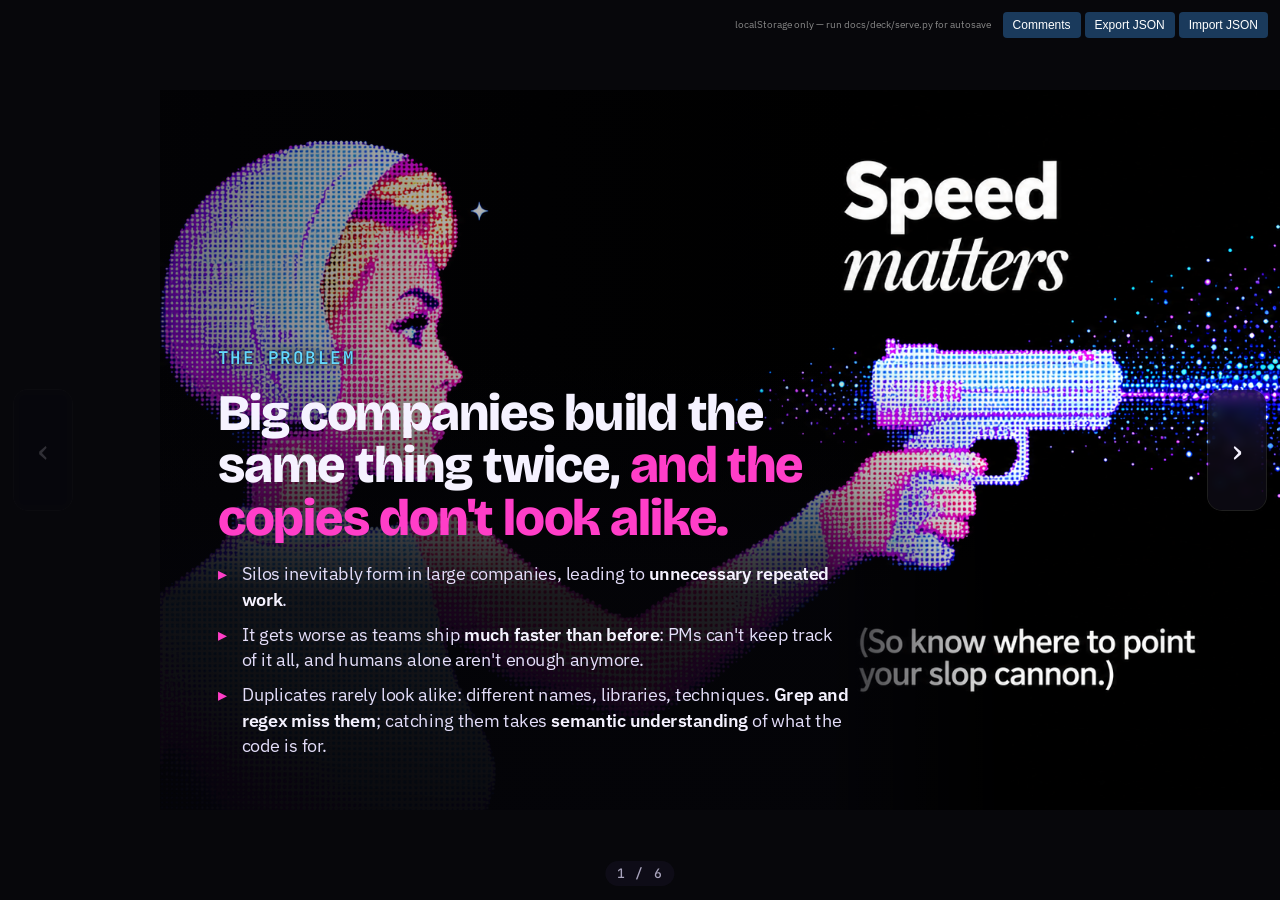
==== commit 365bd0b3: "Deck: more contrast in the slide 2 diagram Co-Authored-By: Claude Opus 5.5 <noreply@anthropic.com>" ====
--- a/docs/deck/index.html
+++ b/docs/deck/index.html
@@ -76,10 +76,10 @@
 
   /* architecture diagram (Jesse's), scoped to slide 2 */
   .s2 .voiceover { top: 144px; }
-  .diagram.jd { top: 214px; bottom: 50px; display: flex; flex-direction: column; gap: 8px; padding: 12px 18px 12px; background: #111416;
+  .diagram.jd { top: 214px; bottom: 50px; display: flex; flex-direction: column; gap: 8px; padding: 12px 18px 12px; background: #0c0f11;
     box-shadow: 0 30px 80px rgba(0,0,0,.5), 0 0 0 1px rgba(255,255,255,.09);
-    --g-surface: #1a1e21; --g-surface-2: #22272a; --g-ink: #e7eae8; --g-ink-2: #98a2a7; --g-ink-3: #77838a;
-    --g-line: #2c3237; --g-line-2: #3b434a; --g-sig: #2ea3b2; --g-sig-soft: #12353b; --g-learn: #bd8139; --g-store: #20262a; }
+    --g-surface: #1a1e21; --g-surface-2: #22282c; --g-ink: #f4f6f5; --g-ink-2: #bcc5ca; --g-ink-3: #98a4ab;
+    --g-line: #3a424a; --g-line-2: #5b6670; --g-sig: #3fc6d8; --g-sig-soft: #133f47; --g-learn: #e3a24f; --g-store: #22292d; }
   .diagram.jd > svg { flex: 1; min-height: 0; width: 100%; height: 100%; }
   .jd svg text { font-family: "Source Sans 3", system-ui, sans-serif; fill: var(--g-ink); }
   .jd .jd-n-t { font-family: Archivo, system-ui, sans-serif; font-size: 16px; font-weight: 600; letter-spacing: -.01em; }
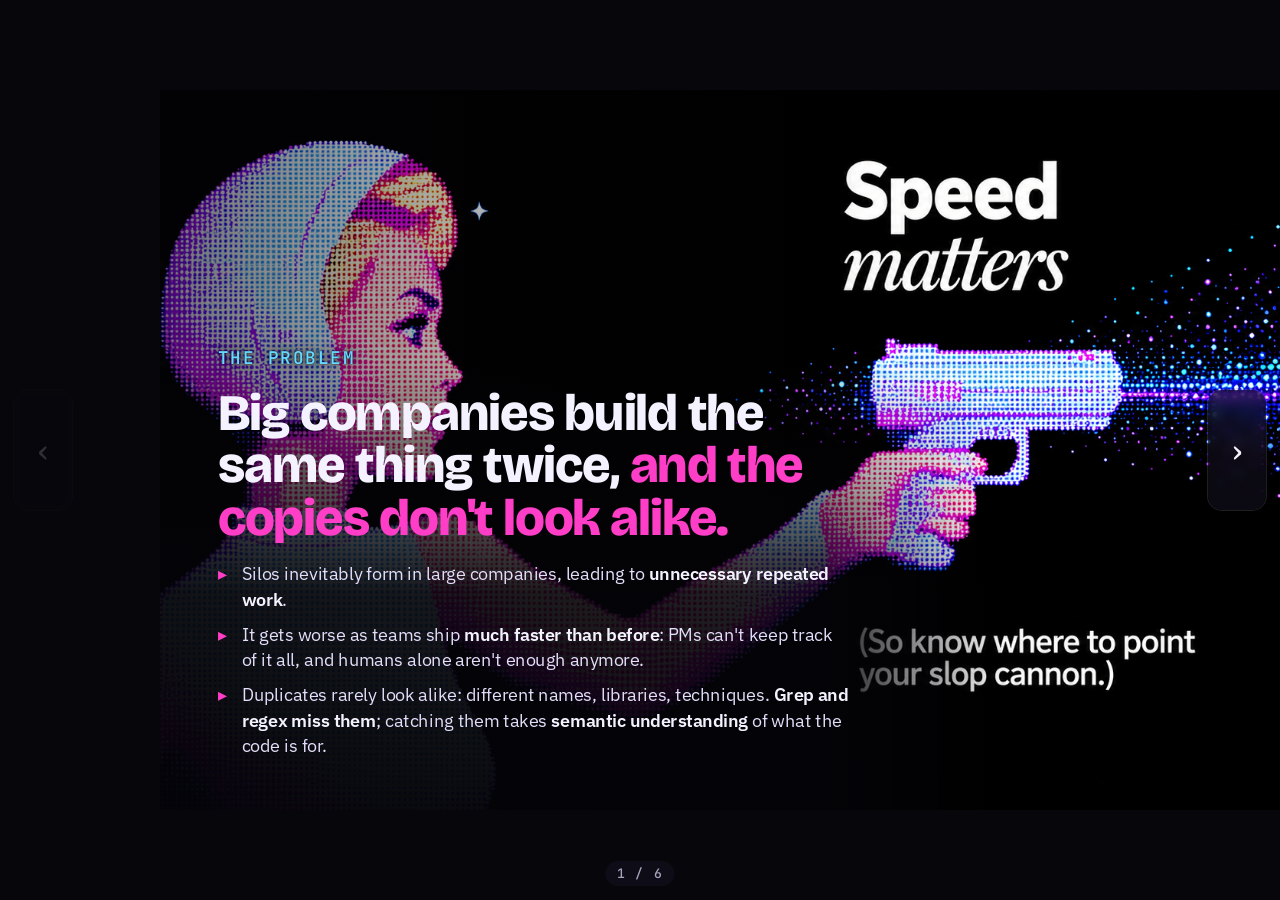
==== commit c1eb2d46: "Publish the deck on GitHub Pages; remove the slide-comment tooling - Remove comments.js / comments.c" ====
--- a/docs/deck/index.html
+++ b/docs/deck/index.html
@@ -2,9 +2,7 @@
 <html lang="en">
 <head>
 <meta charset="utf-8">
-<title>Slopulant</title>
-<link rel="stylesheet" href="comments.css">
-<script src="comments.js" defer></script>
+<title>Clawne</title>
 <meta name="viewport" content="width=device-width, initial-scale=1">
 <link rel="preconnect" href="https://fonts.googleapis.com">
 <link rel="stylesheet" href="https://fonts.googleapis.com/css2?family=Bricolage+Grotesque:opsz,wght@12..96,500;12..96,700;12..96,800&family=JetBrains+Mono:wght@400;600&family=IBM+Plex+Sans:wght@400;500;600&family=IBM+Plex+Mono:wght@400;500&family=Archivo:wght@500;600;700&family=Source+Sans+3:wght@400;600&display=swap">
@@ -411,7 +409,7 @@
       <li><span>3</span><div>It compares that with <b>everything the company already built</b></div></li>
       <li><span>4</span><div>When work overlaps, <b>humans get notified</b>, and know who to talk to</div></li>
     </ol>
-    <div class="diagram jd"><svg preserveAspectRatio="xMidYMid meet" viewBox="28 0 1606 660" role="img" aria-label="Dataflow for the duplicate work detector. Offline and nightly: a sweep of main runs topic extraction, MiniLM-L6-v2 encodes each topic, and both the raw text and the vector land in the topics table. At PR time: openclaw picks up the PR, qwen3-coder-next decomposes the diff into topics, the same MiniLM encodes them, a candidate generator does an ANN lookup against the topics table for the nearest twenty, and the CLM classifier decides which pairs are real duplicates and writes a verdict with its rationale to the decisions table. openclaw polls that table for unnotified rows, DMs the PR author over Slack, Discord or email, and records the author's thumbs-up or thumbs-down in the reactions table, which feeds back into the classifier's exemplars and threshold. Model-backed stages are drawn as hexagons, tables as cylinders, and anything outside the GB10 with a dashed outline.">
+    <div class="diagram jd"><svg preserveAspectRatio="xMidYMid meet" viewBox="28 0 1606 660" role="img" aria-label="Dataflow for the duplicate work detector. Offline and nightly: a sweep of main runs topic extraction, all-MiniLM-L6-v2 encodes each topic, and both the raw text and the vector land in the topics table. At PR time: openclaw picks up the PR, qwen3-coder-next decomposes the diff into topics, the same MiniLM encodes them, a candidate generator does an ANN lookup against the topics table for the nearest twenty, and the CLM classifier decides which pairs are real duplicates and writes a verdict with its rationale to the decisions table. openclaw polls that table for unnotified rows, DMs the PR author over Slack, Discord or email, and records the author's thumbs-up or thumbs-down in the reactions table, which feeds back into the classifier's exemplars and threshold. Model-backed stages are drawn as hexagons, tables as cylinders, and anything outside the GB10 with a dashed outline.">
         <defs>
           <marker id="jdaS" viewBox="0 0 9 7" refX="8" refY="3.5" markerWidth="9" markerHeight="7" orient="auto"><polygon points="0,0 9,3.5 0,7" fill="var(--g-sig)"/></marker>
           <marker id="jdaL" viewBox="0 0 9 7" refX="8" refY="3.5" markerWidth="9" markerHeight="7" orient="auto"><polygon points="0,0 9,3.5 0,7" fill="var(--g-learn)"/></marker>
@@ -427,7 +425,7 @@
         <text class="jd-n-s" x="598" y="62">nightly · coder-next</text>
 
         <path class="jd-nd-m" d="M864 16 L1032 16 L1046 49 L1032 82 L864 82 L850 49 Z"/>
-        <text class="jd-n-t" x="868" y="42">MiniLM-L6-v2</text>
+        <text class="jd-n-t" x="868" y="42">all-MiniLM-L6-v2</text>
         <text class="jd-n-s" x="868" y="62">encodes each topic</text>
 
         <path class="jd-nd-s" d="M1120 17 A98 10 0 0 1 1316 17 L1316 81 A98 10 0 0 1 1120 81 Z"/>
@@ -465,7 +463,7 @@
         <text class="jd-n-s" x="598" y="220">q6_k; ollama</text>
 
         <path class="jd-nd-m" d="M864 150 L1032 150 L1046 198 L1032 246 L864 246 L850 198 Z"/>
-        <text class="jd-n-t" x="868" y="178">MiniLM-L6-v2</text>
+        <text class="jd-n-t" x="868" y="178">all-MiniLM-L6-v2</text>
         <text class="jd-n-s" x="868" y="202">same model as index</text>
         <text class="jd-n-s" x="868" y="220">topic → 384-d</text>
 
@@ -841,7 +839,7 @@
         <div class="mock gh-mock">
           <div class="gm-bar"><span class="gm-open">Open</span> <b>Add item vectors for search &amp; recs</b></div>
           <div class="gm-comment">
-            <div class="gm-who"><span class="dotav oc">oc</span><b>slopulant-watcher</b> <span class="gm-bot">bot</span> commented</div>
+            <div class="gm-who"><span class="dotav oc">oc</span><b>clawne</b> <span class="gm-bot">bot</span> commented</div>
             <p>[oc] This looks like <code>product_embeddings</code>: both turn titles, descriptions and tags into one vector per SKU. <span class="gm-at">@marcus-okafor</span> owns it.</p>
             <div class="gm-table"><span>🟥 product_embeddings</span><span>partial duplicate · 0.80</span></div>
             <div class="rx"><span class="on">❤️ 2</span><span>👍 1</span></div>
@@ -858,11 +856,11 @@
         <div class="app-name"><img src="icons/gmail.svg" alt="">Gmail</div>
         <div class="mock gmail">
           <div class="gl-subject">Your PR may duplicate product_embeddings <span class="gl-count">2</span></div>
-          <div class="gl-collapsed"><span class="dotav oc">oc</span><div><b>Slopulant watcher</b><span class="gl-snip">Hi Priyanka, your new catalog_vectors builds a vector per product…</span></div><span class="gl-time">2:14 PM</span></div>
+          <div class="gl-collapsed"><span class="dotav oc">oc</span><div><b>Clawne</b><span class="gl-snip">Hi Priyanka, your new catalog_vectors builds a vector per product…</span></div><span class="gl-time">2:14 PM</span></div>
           <div class="gl-open-msg">
-            <div class="gl-from"><span class="dotav" style="background:#e2a03f">MO</span><div><b>Marcus Okafor</b><br><span>to Priyanka Nair, Slopulant watcher</span></div><span class="gl-time">2:31 PM</span></div>
+            <div class="gl-from"><span class="dotav" style="background:#e2a03f">MO</span><div><b>Marcus Okafor</b><br><span>to Priyanka Nair, Clawne</span></div><span class="gl-time">2:31 PM</span></div>
             <p>Hi Priyanka, we already publish product vectors for search and recs. Your TF-IDF and category features would make ours better, want to merge efforts?</p>
-            <p class="gl-quote">On Fri, Slopulant watcher wrote: …</p>
+            <p class="gl-quote">On Fri, Clawne wrote: …</p>
           </div>
           <div class="gl-actions"><span>↩ Reply</span><span>↪ Forward</span></div>
         </div>
@@ -874,7 +872,7 @@
           <div class="sl-chan">Thread <span>#ml-platform</span></div>
           <div class="sl-msg">
             <span class="dotav oc sq">oc</span>
-            <div><b>slopulant-watcher</b> <span class="sl-app">APP</span> <span class="sl-time">2:14 PM</span>
+            <div><b>clawne</b> <span class="sl-app">APP</span> <span class="sl-time">2:14 PM</span>
               <p><span class="sl-at">@Priyanka</span> your <code>catalog_vectors</code> PR looks like <code>product_embeddings</code> (partial duplicate, 0.80). <span class="sl-at">@Marcus</span> owns it.</p>
               <div class="rx light"><span class="on">❤️ 1</span><span>👀 2</span></div>
             </div>
@@ -898,7 +896,7 @@
           <div class="dc-chan"># pr-alerts</div>
           <div class="dc-msg">
             <span class="dotav oc">oc</span>
-            <div><b class="dc-bot">slopulant-watcher</b> <span class="dc-tag">APP</span> <span class="dc-time">Today at 2:14 PM</span>
+            <div><b class="dc-bot">clawne</b> <span class="dc-tag">APP</span> <span class="dc-time">Today at 2:14 PM</span>
               <div class="dc-embed">
                 <b>Possible duplicate</b>
                 <p>catalog_vectors → product_embeddings<br>owner: Marcus Okafor</p>
@@ -907,7 +905,7 @@
               <div class="rx dark"><span class="on">👍 3</span><span>❤️ 1</span></div>
             </div>
           </div>
-          <div class="dc-reply"><span class="dc-curve"></span><span class="dotav mini oc">oc</span><b>@slopulant-watcher</b> Possible duplicate…</div>
+          <div class="dc-reply"><span class="dc-curve"></span><span class="dotav mini oc">oc</span><b>@clawne</b> Possible duplicate…</div>
           <div class="dc-msg reply">
             <span class="dotav" style="background:#e2a03f">MO</span>
             <div><b style="color:#f0b232">Marcus Okafor</b> <span class="dc-time">Today at 2:17 PM</span>
@@ -1015,7 +1013,7 @@
     label("lab-dup", (sx + ex) / 2 - w / 2, low - 30);
   }
   addEventListener("resize", () => { fit(); if (slides[i].classList.contains("s3")) drawLinks(); });
-  window.deckShow = show;  // used by the comments panel to jump to a comment's slide
+  window.deckShow = show;
   addEventListener("keydown", (e) => {
     if (e.target.closest && e.target.closest("textarea, input, [contenteditable]")) return;  // typing a comment
     if (["ArrowRight", "PageDown", " ", "Enter"].includes(e.key)) { e.preventDefault(); show(i + 1); }
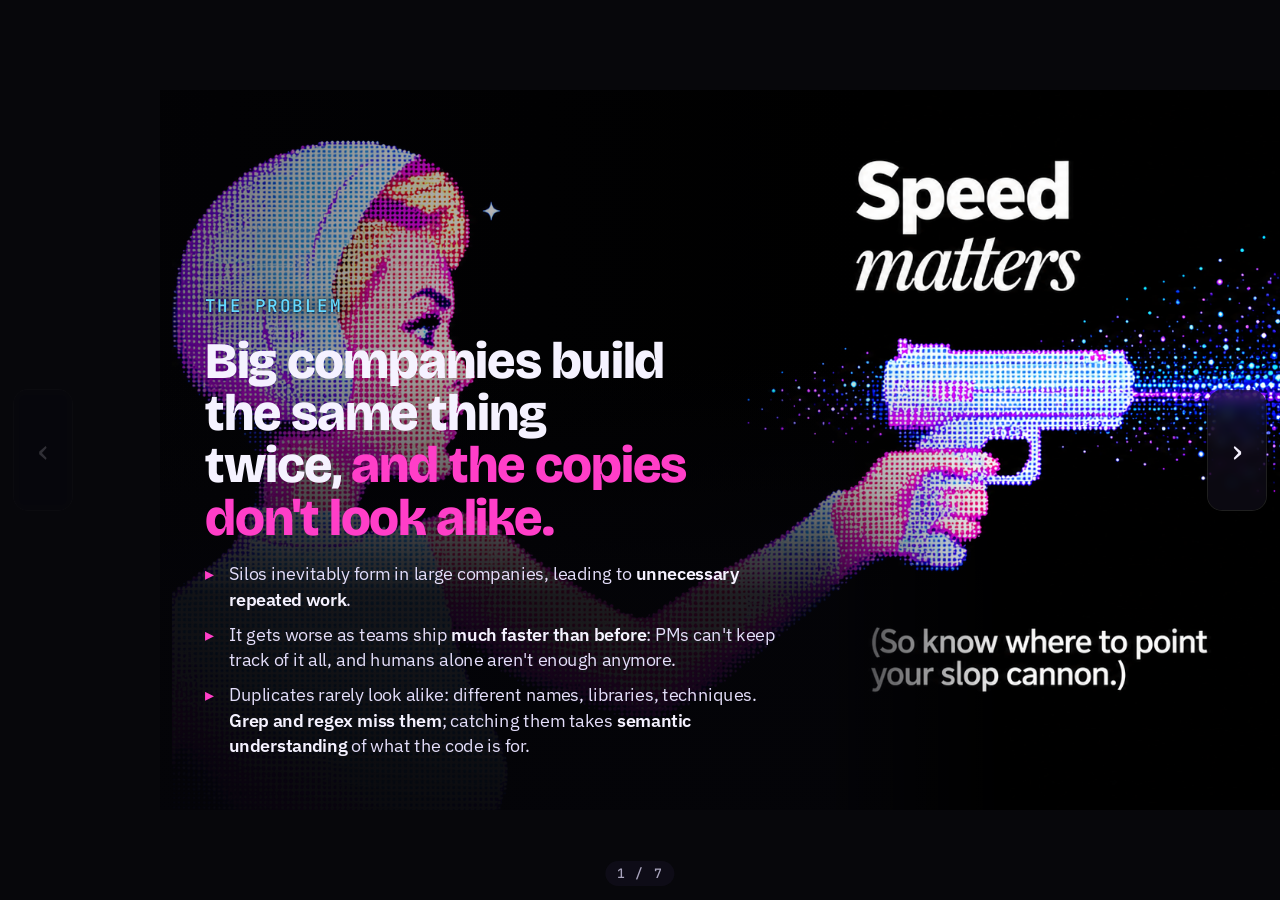
==== commit b1b455fa: "Deck: add benchmark appendix slide; nudge slide 1 layout Co-Authored-By: Claude Opus 5.5 <noreply@an" ====
--- a/docs/deck/index.html
+++ b/docs/deck/index.html
@@ -29,14 +29,14 @@
   em.accent { font-style: normal; }  /* emphasis by color only, same face as the headline */
 
   /* --- 1: problem --- */
-  .s1 .bg { position: absolute; inset: 0; background: #000 url("slop_cannon.png") center / cover no-repeat; }
+  .s1 .bg { position: absolute; inset: 0; background: #000 url("slop_cannon.png") calc(50% + 15px) center / cover no-repeat; }
   .s1 .shade { position: absolute; inset: 0;
     background:
       linear-gradient(to top, rgba(4,4,8,.96) 0%, rgba(4,4,8,.88) 30%, rgba(4,4,8,.0) 62%),
       linear-gradient(to right, rgba(4,4,8,.55) 0%, rgba(4,4,8,0) 55%);
     -webkit-mask-image: linear-gradient(to right, #000 0%, #000 52%, transparent 66%);
             mask-image: linear-gradient(to right, #000 0%, #000 52%, transparent 66%); }
-  .s1 .copy { position: absolute; left: 72px; bottom: 64px; width: 790px; display: grid; gap: 22px; }
+  .s1 .copy { position: absolute; left: 56px; bottom: 64px; width: 730px; display: grid; gap: 22px; }
   .s1 h1 { font-size: 64px; line-height: 1.02; }
   .s1 h1 em.accent { color: var(--magenta); }
   .s1 .eyebrow { text-shadow: 0 1px 2px #000, 0 0 14px rgba(0,0,0,.9); }
@@ -377,6 +377,23 @@
   .counter { left: 50%; bottom: 14px; transform: translateX(-50%); padding: 4px 12px; border-radius: 999px;
     background: rgba(20, 18, 32, .6); font: 500 13px "JetBrains Mono", monospace; color: var(--muted); letter-spacing: .08em; }
   .num { position: absolute; left: 72px; bottom: 26px; font: 500 13px "JetBrains Mono", monospace; color: rgba(245,242,255,.45); letter-spacing: .1em; }
+
+  .appendix { background: radial-gradient(1000px 600px at 0% 110%, rgba(102,217,255,.12), transparent 60%), var(--void); }
+  .appendix .head { position: absolute; left: 72px; top: 52px; right: 72px; }
+  .appendix h2 { font-size: 50px; line-height: 1.05; }
+  .appendix h2 em.accent { color: var(--cyan); }
+  .ap-size { position: absolute; left: 72px; right: 72px; top: 200px; display: grid; grid-template-columns: repeat(4, 1fr); gap: 20px; }
+  .ap-stat { border: 1px solid rgba(245,242,255,.14); border-radius: 14px; padding: 18px 22px; background: rgba(245,242,255,.03); }
+  .ap-stat b { display: block; font: 800 46px/1 "Bricolage Grotesque", sans-serif; color: var(--cyan); }
+  .ap-stat span { font-size: 18px; color: var(--muted); }
+  .ap-table { position: absolute; left: 72px; right: 72px; top: 352px; border-collapse: collapse; font-size: 21px; width: calc(100% - 144px); }
+  .ap-table th { text-align: left; font: 600 15px "JetBrains Mono", monospace; letter-spacing: .1em; text-transform: uppercase; color: var(--cyan); padding: 0 16px 10px; border-bottom: 1px solid rgba(245,242,255,.2); }
+  .ap-table td { padding: 11px 16px; border-bottom: 1px solid rgba(245,242,255,.08); }
+  .ap-table td.ap-num { font: 700 24px "JetBrains Mono", monospace; color: var(--ink); white-space: nowrap; }
+  .ap-table td.note { color: var(--muted); font-size: 18px; }
+  .ap-speed { position: absolute; left: 72px; right: 72px; bottom: 48px; text-align: center; padding: 14px; border-radius: 12px; font-size: 24px;
+    border: 1px solid rgba(255,62,200,.45); background: rgba(255,62,200,.06); }
+  .ap-speed b { color: var(--magenta); }
 </style>
 
 </head>
@@ -964,6 +981,33 @@
       </div>
     </div>
   </section>
+
+  <section class="slide appendix" aria-label="Appendix">
+    <div class="head">
+      <div class="eyebrow">Appendix (if we still have time)</div>
+      <h2>Benchmark: <em class="accent">how well Clawne finds overlaps</em></h2>
+    </div>
+
+    <div class="ap-size">
+      <div class="ap-stat"><b>41</b><span>systems ("repos") across 8 teams</span></div>
+      <div class="ap-stat"><b>28</b><span>pull requests</span></div>
+      <div class="ap-stat"><b>40</b><span>expected relations to find</span></div>
+      <div class="ap-stat"><b>1,186</b><span>PR–system pairs scored</span></div>
+    </div>
+
+    <table class="ap-table">
+      <thead><tr><th>Metric</th><th>Result</th><th></th></tr></thead>
+      <tbody>
+        <tr><td>True overlaps found</td><td class="ap-num">37 / 40 &nbsp;(93%)</td><td class="note">duplicate or closely related systems</td></tr>
+        <tr><td>Dependency links found</td><td class="ap-num">17 / 17 &nbsp;(100%)</td><td class="note">PRs that build on another team's system</td></tr>
+        <tr><td>False alarms on unrelated PRs</td><td class="ap-num">0 / 5</td><td class="note">no comment when nothing overlaps</td></tr>
+        <tr><td>Topic matching (195 queries)</td><td class="ap-num">recall@3 0.94</td><td class="note">right system in the top 3</td></tr>
+      </tbody>
+    </table>
+
+    <div class="ap-speed"><b>~1 minute</b> from opening a PR to the comment in Discord.</div>
+  </section>
+
 
 </div></div>
 
